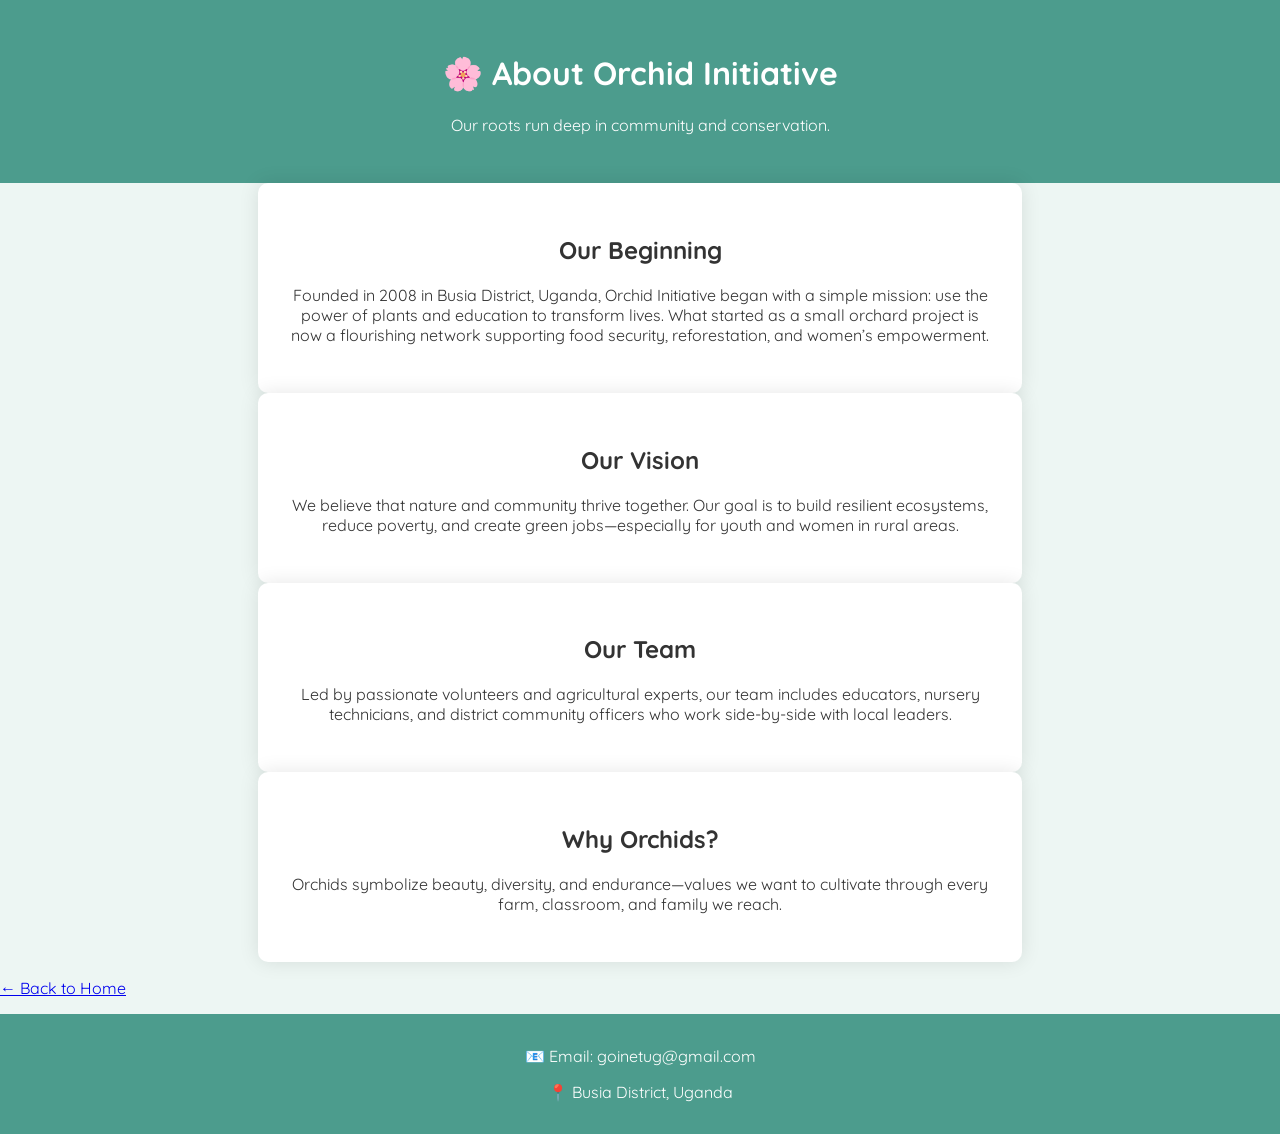
==== about.html @ 9f694bdd "pictures" ====
<!DOCTYPE html>
<html lang="en">
<head>
  <meta charset="UTF-8" />
  <meta name="viewport" content="width=device-width, initial-scale=1.0" />
  <title>About Us — Orchid Initiative</title>
  <link rel="stylesheet" href="style.css" />
  <link href="https://fonts.googleapis.com/css2?family=Quicksand:wght@400;600&display=swap" rel="stylesheet">
</head>
<body>
  <header>
    <h1>🌸 About Orchid Initiative</h1>
    <p>Our roots run deep in community and conservation.</p>
  </header>

  <main>
    <section>
      <h2>Our Beginning</h2>
      <p>Founded in 2008 in Busia District, Uganda, Orchid Initiative began with a simple mission: use the power of plants and education to transform lives. What started as a small orchard project is now a flourishing network supporting food security, reforestation, and women’s empowerment.</p>
    </section>

    <section>
      <h2>Our Vision</h2>
      <p>We believe that nature and community thrive together. Our goal is to build resilient ecosystems, reduce poverty, and create green jobs—especially for youth and women in rural areas.</p>
    </section>

    <section>
      <h2>Our Team</h2>
      <p>Led by passionate volunteers and agricultural experts, our team includes educators, nursery technicians, and district community officers who work side-by-side with local leaders.</p>
    </section>

    <section>
      <h2>Why Orchids?</h2>
      <p>Orchids symbolize beauty, diversity, and endurance—values we want to cultivate through every farm, classroom, and family we reach.</p>
    </section>

    <p><a href="index.html">← Back to Home</a></p>
  </main>

  <footer>
    <p>📧 Email: goinetug@gmail.com</p>
    <p>📍 Busia District, Uganda</p>
  </footer>
</body>
</html>
---- style.css ----
body {
  font-family: 'Quicksand', sans-serif;
  margin: 0;
  padding: 0;
  background-color: #edf6f3;
  color: #333;
}

header {
  background-color: #4c9c8d;
  color: white;
  text-align: center;
  padding: 2rem 0;
}

nav ul {
  list-style: none;
  display: flex;
  justify-content: center;
  padding: 0;
  background-color: #e7dcdc;
}

nav li {
  margin: 0 1rem;
}

nav a {
  text-decoration: navajowhite;
  color: #4c9c8d;
  font-weight: bold;
}

section {
  padding: 2rem;
  text-align: center;
}

footer {
  background-color: #4c9c8d;
  color: white;
  padding: 1rem;
  text-align: center;
}
/* Form Container */
section {
  padding: 2rem;
  max-width: 700px;
  margin: auto;
  background-color: #ffffff;
  border-radius: 10px;
  box-shadow: 0 0 20px rgba(0,0,0,0.1);
}

/* Form Inputs */
form input, form textarea {
  width: 100%;
  padding: 0.75rem;
  margin: 0.5rem 0;
  border: 1px solid #ccc;
  border-radius: 5px;
  font-size: 1rem;
}

/* Submit Button */
form button {
  background-color: #4c9c8d;
  color: white;
  border: none;
  padding: 0.75rem 1.5rem;
  border-radius: 5px;
  font-size: 1rem;
  cursor: pointer;
}

form button:hover {
  background-color: #357b6b;
}

/* Donation List */
section ul {
  list-style: none;
  padding: 0;
}

section ul li {
  background-color: #f0f8f7;
  padding: 0.75rem;
  margin: 0.5rem 0;
  border-radius: 5px;
}
footer a {
  margin: 0 10px;
  color: white;
  text-decoration: none;
}
.whatsapp-float {
  position: fixed;
  bottom: 20px;
  right: 20px;
  background-color: #25D366;
  color: white;
  border-radius: 50%;
  padding: 15px;
  font-size: 24px;
  z-index: 1000;
  box-shadow: 0 4px 10px rgba(0,0,0,0.3);
  transition: transform 0.3s;
}

.whatsapp-float:hover {
  transform: scale(1.1);
}
.hero-banner {
  background: url('images/banner.jpg') center/cover no-repeat;
  color: white;
  text-align: center;
  padding: 4rem 2rem;
  position: relative;
}

.hero-banner::after {
  content: "";
  position: absolute;
  top: 0; left: 0; right: 0; bottom: 0;
  background-color: rgba(0,0,0,0.4);
  z-index: 1;
}

.hero-banner h1, .hero-banner p, .hero-banner img {
  position: relative;
  z-index: 2;
}

.logo {
  max-width: 150px;
  margin-bottom: 1rem;
}
.gallery-container {
  display: flex;
  flex-wrap: wrap;
  gap: 1rem;
  justify-content: center;
}

.gallery-container img {
  width: 300px;
  border-radius: 10px;
  box-shadow: 0 0 10px rgba(0,0,0,0.1);
}
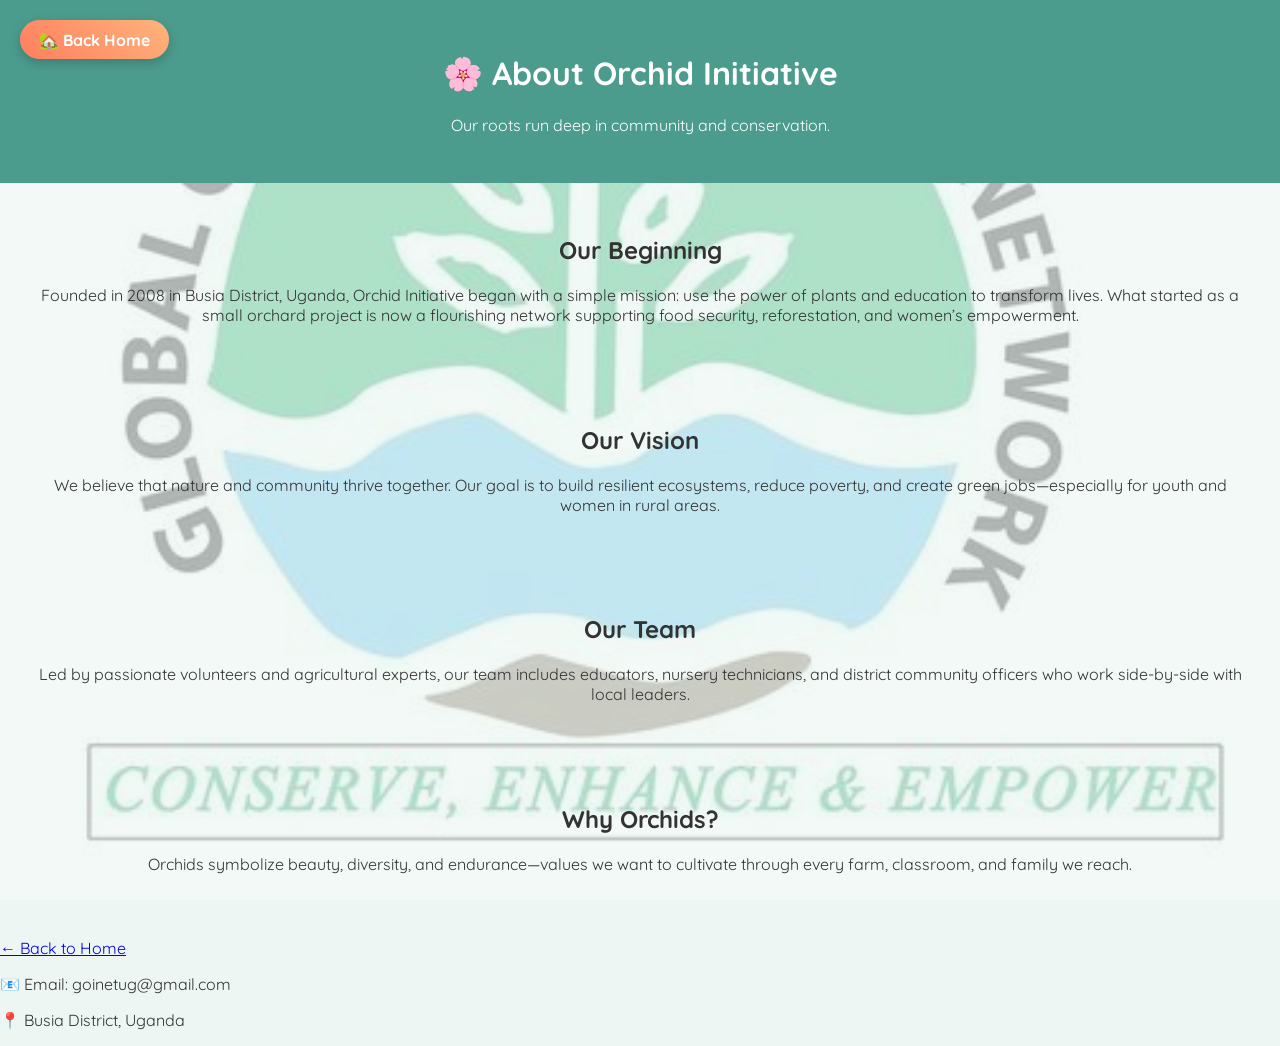
==== commit 952f7d5b: "gallery update" ====
--- a/about.html
+++ b/about.html
@@ -8,6 +8,11 @@
   <link href="https://fonts.googleapis.com/css2?family=Quicksand:wght@400;600&display=swap" rel="stylesheet">
 </head>
 <body>
+  <!-- Back Home Button -->
+<a href="index.html" class="home-button" title="Back to Home">
+  🏡 Back Home
+</a>
+
   <header>
     <h1>🌸 About Orchid Initiative</h1>
     <p>Our roots run deep in community and conservation.</p>
--- a/style.css
+++ b/style.css
@@ -1,151 +1,251 @@
+/* Base Setup */
 body {
   font-family: 'Quicksand', sans-serif;
   margin: 0;
   padding: 0;
+  color: #333;
+  position: relative;
   background-color: #edf6f3;
-  color: #333;
-}
-
+  min-height: 100vh;
+}
+
+/* Fullscreen Background */
+body::before {
+  content: "";
+  background: url('images/logo.jpg') no-repeat center center;
+  background-size: cover;
+  position: fixed;
+  top: 0; left: 0; right: 0; bottom: 0;
+  opacity: 0.3;
+  z-index: -1;
+}
+
+/* Header */
 header {
   background-color: #4c9c8d;
   color: white;
   text-align: center;
   padding: 2rem 0;
 }
-
-nav ul {
+.logo {
+  max-width: 150px;
+  margin-bottom: 1rem;
+}
+
+/* Navigation Toggle */
+#menu-toggle {
+  position: fixed;
+  top: 20px;
+  right: 20px;
+  z-index: 999;
+  background: #fff;
+  border: none;
+  font-size: 2rem;
+  cursor: pointer;
+}
+
+/* Sliding Menu */
+#sliding-menu {
+  position: fixed;
+  top: 0;
+  right: -100%;
+  width: 70%;
+  height: 100%;
+  background: #f0f0f0;
+  transition: right 0.4s ease;
+  z-index: 998;
+  padding-top: 5rem;
+}
+#sliding-menu.open {
+  right: 0;
+}
+#sliding-menu ul {
   list-style: none;
-  display: flex;
-  justify-content: center;
   padding: 0;
-  background-color: #e7dcdc;
-}
-
-nav li {
-  margin: 0 1rem;
-}
-
-nav a {
-  text-decoration: navajowhite;
-  color: #4c9c8d;
-  font-weight: bold;
-}
-
+  text-align: center;
+}
+#sliding-menu li {
+  margin: 2rem 0;
+}
+#sliding-menu.active {
+  transform: translateX(0);
+}
+
+/* Content Sections */
 section {
   padding: 2rem;
   text-align: center;
 }
-
-footer {
-  background-color: #4c9c8d;
-  color: white;
-  padding: 1rem;
-  text-align: center;
-}
-/* Form Container */
-section {
-  padding: 2rem;
-  max-width: 700px;
-  margin: auto;
-  background-color: #ffffff;
-  border-radius: 10px;
-  box-shadow: 0 0 20px rgba(0,0,0,0.1);
-}
-
-/* Form Inputs */
-form input, form textarea {
-  width: 100%;
-  padding: 0.75rem;
-  margin: 0.5rem 0;
-  border: 1px solid #ccc;
-  border-radius: 5px;
-  font-size: 1rem;
-}
-
-/* Submit Button */
-form button {
-  background-color: #4c9c8d;
-  color: white;
-  border: none;
-  padding: 0.75rem 1.5rem;
-  border-radius: 5px;
-  font-size: 1rem;
-  cursor: pointer;
-}
-
-form button:hover {
-  background-color: #357b6b;
-}
-
-/* Donation List */
 section ul {
   list-style: none;
   padding: 0;
 }
-
 section ul li {
   background-color: #f0f8f7;
   padding: 0.75rem;
   margin: 0.5rem 0;
   border-radius: 5px;
 }
-footer a {
-  margin: 0 10px;
-  color: white;
-  text-decoration: none;
-}
-.whatsapp-float {
-  position: fixed;
-  bottom: 20px;
-  right: 20px;
-  background-color: #25D366;
-  color: white;
-  border-radius: 50%;
-  padding: 15px;
-  font-size: 24px;
-  z-index: 1000;
-  box-shadow: 0 4px 10px rgba(0,0,0,0.3);
-  transition: transform 0.3s;
-}
-
-.whatsapp-float:hover {
-  transform: scale(1.1);
-}
-.hero-banner {
-  background: url('images/banner.jpg') center/cover no-repeat;
-  color: white;
-  text-align: center;
-  padding: 4rem 2rem;
-  position: relative;
-}
-
-.hero-banner::after {
-  content: "";
-  position: absolute;
-  top: 0; left: 0; right: 0; bottom: 0;
-  background-color: rgba(0,0,0,0.4);
-  z-index: 1;
-}
-
-.hero-banner h1, .hero-banner p, .hero-banner img {
-  position: relative;
-  z-index: 2;
-}
-
-.logo {
-  max-width: 150px;
-  margin-bottom: 1rem;
-}
+
+/* Gallery Grid (for old gallery) */
 .gallery-container {
   display: flex;
   flex-wrap: wrap;
   gap: 1rem;
   justify-content: center;
 }
-
 .gallery-container img {
   width: 300px;
   border-radius: 10px;
   box-shadow: 0 0 10px rgba(0,0,0,0.1);
 }
 
+/* Home Button */
+.home-button {
+  position: fixed;
+  top: 20px;
+  left: 20px;
+  background: linear-gradient(45deg, #ff7e5f, #feb47b);
+  color: white;
+  font-weight: bold;
+  padding: 0.6rem 1.2rem;
+  border-radius: 30px;
+  text-decoration: none;
+  box-shadow: 0 4px 12px rgba(0,0,0,0.2);
+  z-index: 1001;
+  transition: transform 0.3s ease, box-shadow 0.3s ease;
+}
+.home-button:hover {
+  transform: scale(1.05);
+  box-shadow: 0 6px 16px rgba(0,0,0,0.3);
+}
+
+/* Buttons */
+button {
+  background-color: #4c9c8d;
+  color: white;
+  border: none;
+  padding: 0.75rem 1.5rem;
+  border-radius: 5px;
+  font-size: 1rem;
+  cursor: pointer;
+}
+button:hover {
+  background-color: #357b6b;
+}
+
+/* Slideshow Gallery */
+.slideshow-gallery {
+  position: relative;
+  max-width: 800px;
+  margin: 2rem auto;
+  overflow: hidden;
+  border-radius: 12px;
+  box-shadow: 0 0 16px rgba(0,0,0,0.2);
+  background: #fff;
+}
+
+.slides {
+  display: flex;
+  transition: transform 0.8s ease-in-out;
+  width: 100%;
+}
+
+.slide {
+  min-width: 100%;
+  box-sizing: border-box;
+  position: relative;
+  flex-shrink: 0;
+  text-align: center;
+}
+
+.slide img {
+  width: 100%;
+  aspect-ratio: 16/9;
+  object-fit: cover;
+  display: block;
+}
+
+.caption {
+  position: absolute;
+  bottom: 0;
+  left: 0;
+  right: 0;
+  color: #fff;
+  background: rgba(0, 0, 0, 0.4);
+  padding: 0.5rem;
+  font-size: 1rem;
+  text-align: center;
+}
+
+/* Prev/Next Buttons */
+.prev, .next {
+  position: absolute;
+  top: 50%;
+  transform: translateY(-50%);
+  background: #4c9c8d;
+  color: white;
+  border: none;
+  font-size: 2rem;
+  padding: 0.5rem 1rem;
+  cursor: pointer;
+  z-index: 10;
+  border-radius: 6px;
+}
+.prev:hover, .next:hover {
+  background: #357b6b;
+}
+.prev { left: 10px; }
+.next { right: 10px; }
+
+.whatsapp-float {
+  position: fixed;
+  bottom: 30px;
+  right: 20px;
+  z-index: 9999;
+  width: 60px;
+  height: 60px;
+  background-color: #25d366;
+  border-radius: 50%;
+  box-shadow: 0 4px 12px rgba(0, 0, 0, 0.3);
+  display: flex;
+  align-items: center;
+  justify-content: center;
+  cursor: pointer;
+  transition: transform 0.3s ease, box-shadow 0.3s ease;
+}
+
+.whatsapp-float:hover {
+  transform: scale(1.05);
+  box-shadow: 0 6px 16px rgba(0, 0, 0, 0.4);
+}
+
+.whatsapp-float img {
+  width: 30px;
+  height: 30px;
+  object-fit: contain;
+}
+
+@media screen and (max-width: 600px) {
+  .whatsapp-float {
+    width: 50px;
+    height: 50px;
+  }
+
+  .whatsapp-float img {
+    width: 26px;
+    height: 26px;
+  }
+}
+@media (max-width: 768px) {
+  .slide img {
+    height: 300px;
+  }
+}
+
+@media (max-width: 480px) {
+  .slide img {
+    height: 200px;
+  }
+}
+
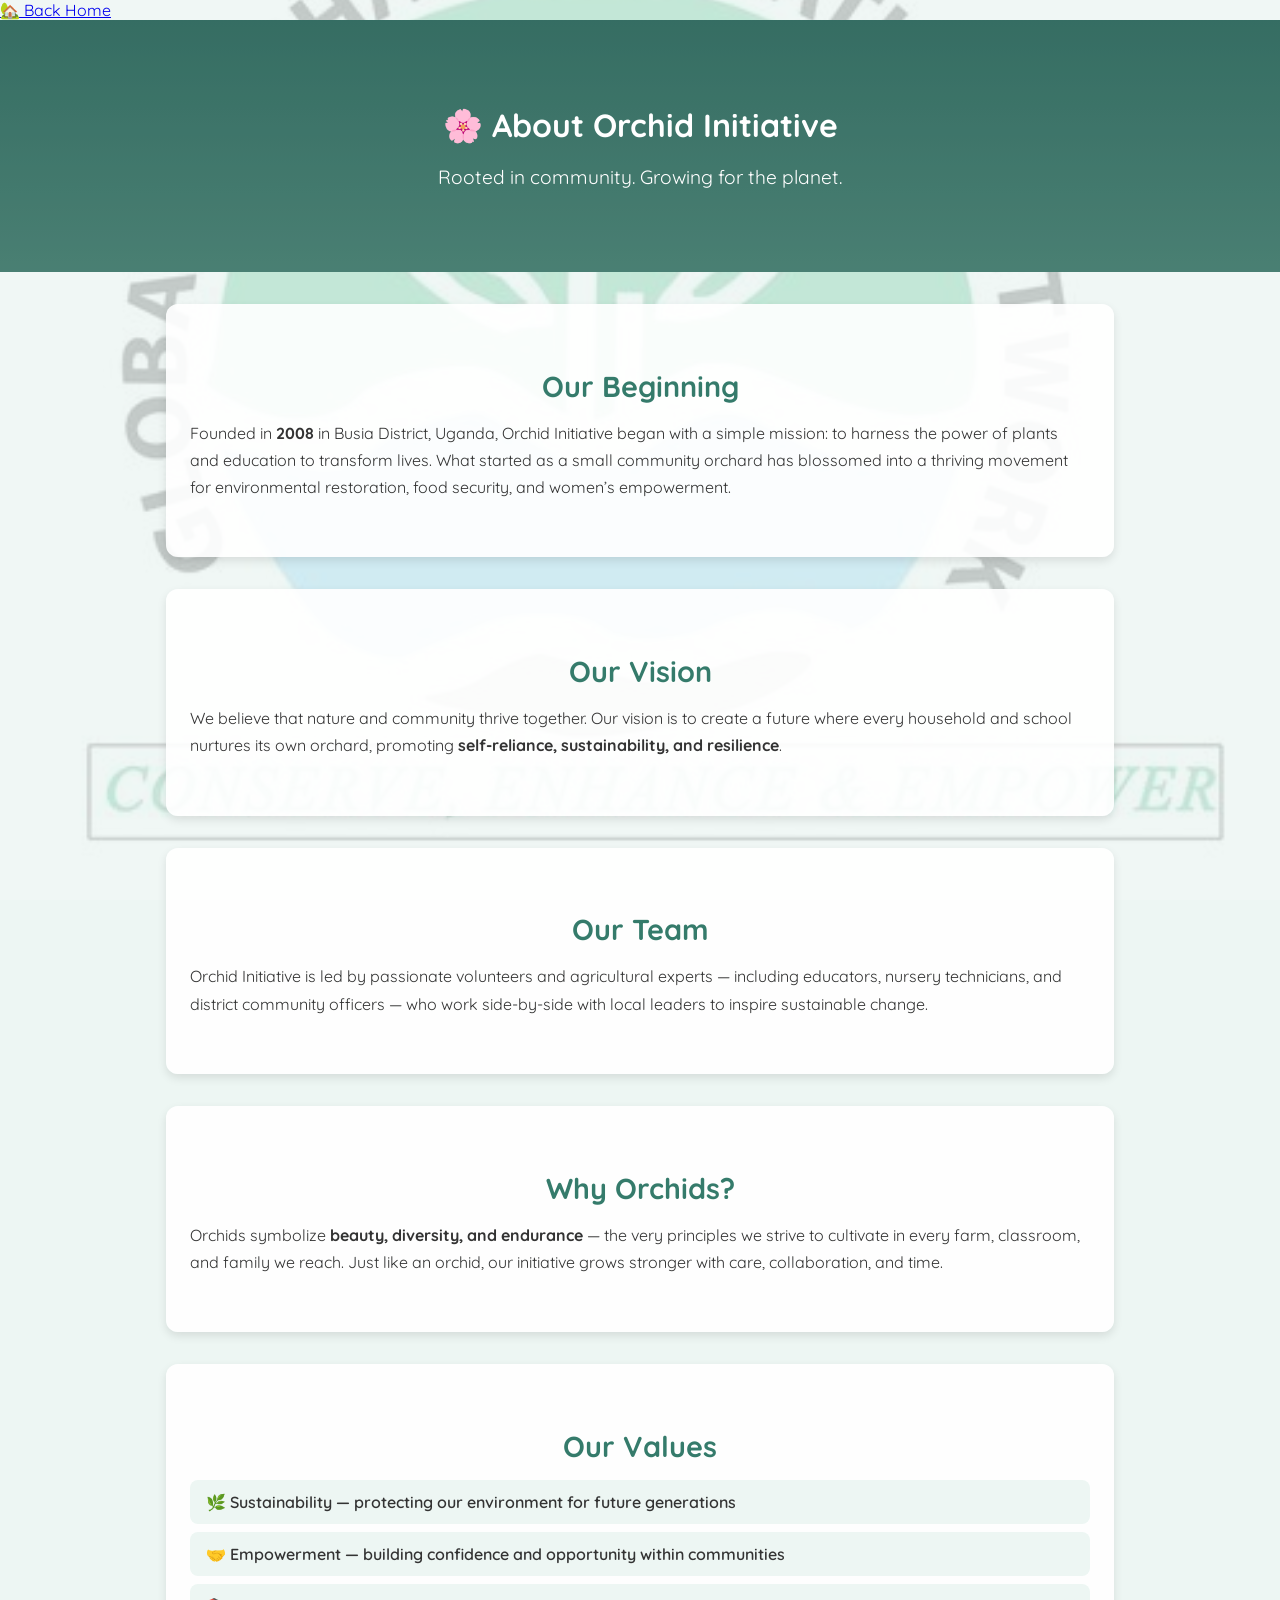
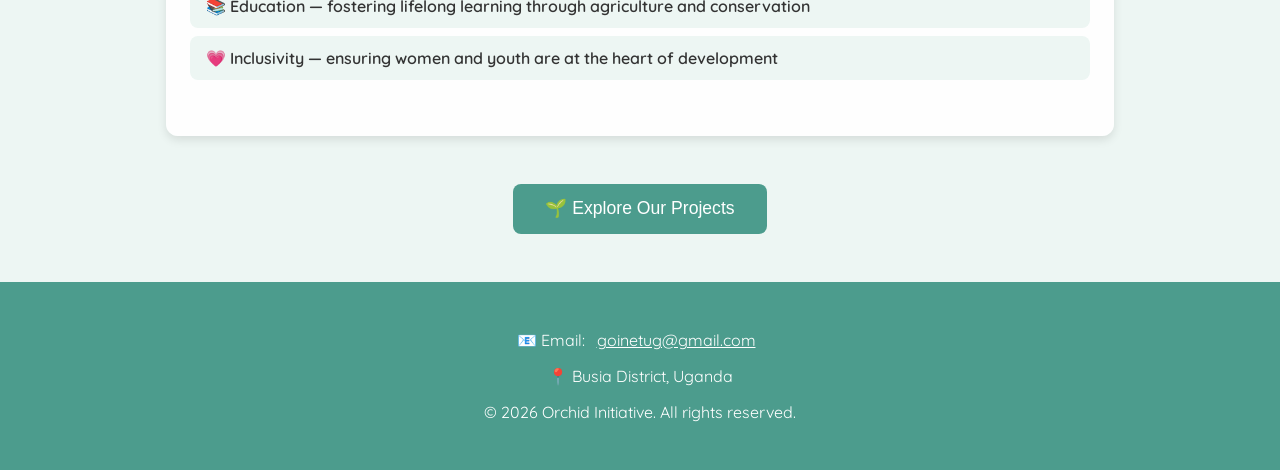
==== commit 0d11acac: "improvements" ====
--- a/about.html
+++ b/about.html
@@ -3,48 +3,89 @@
 <head>
   <meta charset="UTF-8" />
   <meta name="viewport" content="width=device-width, initial-scale=1.0" />
-  <title>About Us — Orchid Initiative</title>
+  <title>About Us | Orchid Initiative</title>
+  <meta name="description" content="Learn more about Orchid Initiative — a community-based organization in Busia, Uganda, empowering communities through orchard farming, environmental education, and women’s leadership." />
+
   <link rel="stylesheet" href="style.css" />
   <link href="https://fonts.googleapis.com/css2?family=Quicksand:wght@400;600&display=swap" rel="stylesheet">
+  <link rel="stylesheet" href="https://cdnjs.cloudflare.com/ajax/libs/font-awesome/6.4.0/css/all.min.css">
 </head>
+
 <body>
   <!-- Back Home Button -->
-<a href="index.html" class="home-button" title="Back to Home">
-  🏡 Back Home
-</a>
+  <a href="index.html" class="home-button" title="Back to Home">
+    🏡 Back Home
+  </a>
 
-  <header>
+  <!-- Hero Header -->
+  <header class="hero-banner">
+    <div class="overlay"></div>
     <h1>🌸 About Orchid Initiative</h1>
-    <p>Our roots run deep in community and conservation.</p>
+    <p>Rooted in community. Growing for the planet.</p>
   </header>
 
+  <!-- Main Content -->
   <main>
-    <section>
+    <section class="about-section">
       <h2>Our Beginning</h2>
-      <p>Founded in 2008 in Busia District, Uganda, Orchid Initiative began with a simple mission: use the power of plants and education to transform lives. What started as a small orchard project is now a flourishing network supporting food security, reforestation, and women’s empowerment.</p>
+      <p>
+        Founded in <strong>2008</strong> in Busia District, Uganda, Orchid Initiative began with a simple mission:
+        to harness the power of plants and education to transform lives.  
+        What started as a small community orchard has blossomed into a thriving movement
+        for environmental restoration, food security, and women’s empowerment.
+      </p>
     </section>
 
-    <section>
+    <section class="about-section">
       <h2>Our Vision</h2>
-      <p>We believe that nature and community thrive together. Our goal is to build resilient ecosystems, reduce poverty, and create green jobs—especially for youth and women in rural areas.</p>
+      <p>
+        We believe that nature and community thrive together.  
+        Our vision is to create a future where every household and school nurtures its own orchard,
+        promoting <strong>self-reliance, sustainability, and resilience</strong>.
+      </p>
     </section>
 
-    <section>
+    <section class="about-section">
       <h2>Our Team</h2>
-      <p>Led by passionate volunteers and agricultural experts, our team includes educators, nursery technicians, and district community officers who work side-by-side with local leaders.</p>
+      <p>
+        Orchid Initiative is led by passionate volunteers and agricultural experts — including educators,
+        nursery technicians, and district community officers — who work side-by-side with local leaders
+        to inspire sustainable change.
+      </p>
     </section>
 
-    <section>
+    <section class="about-section">
       <h2>Why Orchids?</h2>
-      <p>Orchids symbolize beauty, diversity, and endurance—values we want to cultivate through every farm, classroom, and family we reach.</p>
+      <p>
+        Orchids symbolize <strong>beauty, diversity, and endurance</strong> — the very principles we strive to cultivate in every
+        farm, classroom, and family we reach. Just like an orchid, our initiative grows stronger with care, collaboration, and time.
+      </p>
     </section>
 
-    <p><a href="index.html">← Back to Home</a></p>
+    <section class="about-section">
+      <h2>Our Values</h2>
+      <ul>
+        <li>🌿 Sustainability — protecting our environment for future generations</li>
+        <li>🤝 Empowerment — building confidence and opportunity within communities</li>
+        <li>📚 Education — fostering lifelong learning through agriculture and conservation</li>
+        <li>💗 Inclusivity — ensuring women and youth are at the heart of development</li>
+      </ul>
+    </section>
+
+    <div class="about-cta">
+      <a href="projects.html"><button>🌱 Explore Our Projects</button></a>
+    </div>
   </main>
 
+  <!-- Footer -->
   <footer>
-    <p>📧 Email: goinetug@gmail.com</p>
+    <p>📧 Email: <a href="mailto:goinetug@gmail.com">goinetug@gmail.com</a></p>
     <p>📍 Busia District, Uganda</p>
+    <p>&copy; <span id="year"></span> Orchid Initiative. All rights reserved.</p>
   </footer>
+
+  <script>
+    document.getElementById("year").textContent = new Date().getFullYear();
+  </script>
 </body>
 </html>
--- a/style.css
+++ b/style.css
@@ -1,3 +1,7 @@
+/* ==============================
+   🌸 ORCHID INITIATIVE MAIN STYLE
+   ============================== */
+
 /* Base Setup */
 body {
   font-family: 'Quicksand', sans-serif;
@@ -9,39 +13,93 @@
   min-height: 100vh;
 }
 
-/* Fullscreen Background */
+/* Soft background overlay */
 body::before {
   content: "";
   background: url('images/logo.jpg') no-repeat center center;
   background-size: cover;
   position: fixed;
   top: 0; left: 0; right: 0; bottom: 0;
-  opacity: 0.3;
+  opacity: 0.2;
   z-index: -1;
 }
 
-/* Header */
-header {
-  background-color: #4c9c8d;
-  color: white;
-  text-align: center;
-  padding: 2rem 0;
-}
-.logo {
-  max-width: 150px;
-  margin-bottom: 1rem;
-}
-
-/* Navigation Toggle */
+/* Skip Link for Accessibility */
+.skip-link {
+  position: absolute;
+  top: -40px;
+  left: 10px;
+  background: #000;
+  color: #fff;
+  padding: 8px;
+  border-radius: 4px;
+  z-index: 1000;
+  transition: top 0.3s ease;
+}
+.skip-link:focus {
+  top: 10px;
+}
+
+/* ==============================
+   🌿 HEADER / HERO BANNER
+   ============================== */
+header.hero-banner {
+  position: relative;
+  text-align: center;
+  padding: 4rem 1rem;
+  background: linear-gradient(180deg, #4c9c8d 0%, #69b6a4 100%);
+  color: white;
+  overflow: hidden;
+}
+
+header.hero-banner .overlay {
+  position: absolute;
+  inset: 0;
+  background: rgba(0, 0, 0, 0.3);
+}
+
+header.hero-banner .logo {
+  width: 120px;
+  border-radius: 50%;
+  margin-bottom: 1rem;
+  z-index: 2;
+  position: relative;
+}
+
+header.hero-banner h1 {
+  font-size: 2rem;
+  margin-bottom: 0.5rem;
+  position: relative;
+  z-index: 2;
+}
+
+header.hero-banner p {
+  font-size: 1.2rem;
+  z-index: 2;
+  position: relative;
+}
+
+/* ==============================
+   🌸 NAVIGATION
+   ============================== */
 #menu-toggle {
-  position: fixed;
+  position: absolute;
   top: 20px;
   right: 20px;
   z-index: 999;
-  background: #fff;
+  background: rgba(53, 4, 4, 0.8);
+  color: white;
   border: none;
   font-size: 2rem;
   cursor: pointer;
+  border-radius: 8px;
+  padding: 5px 10px;
+  transition: transform 0.3s ease, background 0.3s ease;
+}
+
+#menu-toggle:hover {
+  transform: scale(1.05);
+  background: #4c9c8d;
 }
 
 /* Sliding Menu */
@@ -51,153 +109,187 @@
   right: -100%;
   width: 70%;
   height: 100%;
-  background: #f0f0f0;
+  background: #a9dbb0;
   transition: right 0.4s ease;
   z-index: 998;
   padding-top: 5rem;
-}
+  box-shadow: -4px 0 10px rgba(0, 0, 0, 0.3);
+}
+
 #sliding-menu.open {
   right: 0;
 }
+
 #sliding-menu ul {
   list-style: none;
   padding: 0;
   text-align: center;
 }
+
 #sliding-menu li {
-  margin: 2rem 0;
-}
-#sliding-menu.active {
-  transform: translateX(0);
-}
-
-/* Content Sections */
+  margin: 1.5rem 0;
+}
+
+#sliding-menu a {
+  font-size: 1.3rem;
+  color: #1e1e1e;
+  text-decoration: none;
+  font-weight: 600;
+  transition: color 0.3s ease;
+}
+
+#sliding-menu a:hover {
+  color: #357b6b;
+}
+
+/* ==============================
+   🌱 CONTENT SECTIONS
+   ============================== */
 section {
-  padding: 2rem;
-  text-align: center;
-}
+  padding: 3rem 1.5rem;
+  text-align: center;
+  max-width: 900px;
+  margin: 0 auto;
+  background: rgba(255, 255, 255, 0.85);
+  border-radius: 10px;
+  margin-top: 2rem;
+  box-shadow: 0 0 10px rgba(0, 0, 0, 0.05);
+}
+
+section h2 {
+  color: #2e2e2e;
+  margin-bottom: 1rem;
+  font-size: 1.8rem;
+}
+
+section h3 {
+  color: #357b6b;
+  margin-top: 1.5rem;
+}
+
+section p {
+  font-size: 1rem;
+  margin-bottom: 1rem;
+  line-height: 1.6;
+}
+
+/* Mission Section */
 section ul {
   list-style: none;
   padding: 0;
+  margin: 1rem 0;
 }
 section ul li {
   background-color: #f0f8f7;
   padding: 0.75rem;
-  margin: 0.5rem 0;
+  margin: 0.4rem 0;
   border-radius: 5px;
-}
-
-/* Gallery Grid (for old gallery) */
+  transition: transform 0.3s ease;
+}
+section ul li:hover {
+  transform: translateY(-2px);
+}
+
+/* ==============================
+   🌸 GALLERY GRID
+   ============================== */
 .gallery-container {
+  display: grid;
+  grid-template-columns: repeat(auto-fit, minmax(250px, 1fr));
+  gap: 1rem;
+}
+.gallery-container img {
+  width: 100%;
+  border-radius: 10px;
+  box-shadow: 0 2px 12px rgba(0,0,0,0.1);
+  transition: transform 0.3s ease;
+}
+.gallery-container img:hover {
+  transform: scale(1.05);
+}
+
+/* ==============================
+   🌻 VIDEO SECTION
+   ============================== */
+.video-wrapper {
+  max-width: 800px;
+  margin: 0 auto;
+  border-radius: 12px;
+  overflow: hidden;
+  box-shadow: 0 0 12px rgba(0, 0, 0, 0.2);
+}
+
+/* ==============================
+   🌿 IMPACT SECTION
+   ============================== */
+#impact ul {
   display: flex;
   flex-wrap: wrap;
+  justify-content: center;
   gap: 1rem;
-  justify-content: center;
-}
-.gallery-container img {
-  width: 300px;
+  list-style: none;
+  padding: 0;
+}
+#impact li {
+  background: #a9dbb0;
+  padding: 1rem 1.5rem;
   border-radius: 10px;
-  box-shadow: 0 0 10px rgba(0,0,0,0.1);
-}
-
-/* Home Button */
-.home-button {
-  position: fixed;
-  top: 20px;
-  left: 20px;
-  background: linear-gradient(45deg, #ff7e5f, #feb47b);
-  color: white;
   font-weight: bold;
-  padding: 0.6rem 1.2rem;
-  border-radius: 30px;
-  text-decoration: none;
-  box-shadow: 0 4px 12px rgba(0,0,0,0.2);
-  z-index: 1001;
-  transition: transform 0.3s ease, box-shadow 0.3s ease;
-}
-.home-button:hover {
+  color: #1e1e1e;
+  transition: transform 0.3s ease;
+}
+#impact li:hover {
+  transform: translateY(-4px);
+}
+
+/* ==============================
+   💖 DONATE SECTION
+   ============================== */
+#donate button {
+  background-color: #4c9c8d;
+  color: white;
+  border: none;
+  padding: 0.9rem 2rem;
+  border-radius: 5px;
+  font-size: 1.1rem;
+  cursor: pointer;
+  margin-top: 1rem;
+  transition: background 0.3s ease, transform 0.2s ease;
+}
+#donate button:hover {
+  background-color: #357b6b;
   transform: scale(1.05);
-  box-shadow: 0 6px 16px rgba(0,0,0,0.3);
-}
-
-/* Buttons */
-button {
-  background-color: #4c9c8d;
-  color: white;
-  border: none;
-  padding: 0.75rem 1.5rem;
-  border-radius: 5px;
-  font-size: 1rem;
-  cursor: pointer;
-}
-button:hover {
-  background-color: #357b6b;
-}
-
-/* Slideshow Gallery */
-.slideshow-gallery {
-  position: relative;
-  max-width: 800px;
-  margin: 2rem auto;
-  overflow: hidden;
-  border-radius: 12px;
-  box-shadow: 0 0 16px rgba(0,0,0,0.2);
-  background: #fff;
-}
-
-.slides {
-  display: flex;
-  transition: transform 0.8s ease-in-out;
-  width: 100%;
-}
-
-.slide {
-  min-width: 100%;
-  box-sizing: border-box;
-  position: relative;
-  flex-shrink: 0;
-  text-align: center;
-}
-
-.slide img {
-  width: 100%;
-  aspect-ratio: 16/9;
-  object-fit: cover;
-  display: block;
-}
-
-.caption {
-  position: absolute;
-  bottom: 0;
-  left: 0;
-  right: 0;
+}
+
+/* ==============================
+   🌸 FOOTER
+   ============================== */
+footer {
+  text-align: center;
+  padding: 2rem 1rem;
+  background: #4c9c8d;
+  color: white;
+  margin-top: 3rem;
+}
+footer a {
   color: #fff;
-  background: rgba(0, 0, 0, 0.4);
-  padding: 0.5rem;
-  font-size: 1rem;
-  text-align: center;
-}
-
-/* Prev/Next Buttons */
-.prev, .next {
-  position: absolute;
-  top: 50%;
-  transform: translateY(-50%);
-  background: #4c9c8d;
-  color: white;
-  border: none;
-  font-size: 2rem;
-  padding: 0.5rem 1rem;
-  cursor: pointer;
-  z-index: 10;
-  border-radius: 6px;
-}
-.prev:hover, .next:hover {
-  background: #357b6b;
-}
-.prev { left: 10px; }
-.next { right: 10px; }
-
+  margin: 0 0.5rem;
+  transition: color 0.3s ease;
+}
+footer a:hover {
+  color: #fddde6;
+}
+footer .social-links i {
+  margin: 0.5rem;
+  transition: transform 0.3s ease;
+}
+footer .social-links i:hover {
+  transform: scale(1.2);
+}
+
+/* ==============================
+   💬 WHATSAPP FLOAT
+   ============================== */
 .whatsapp-float {
   position: fixed;
   bottom: 30px;
@@ -211,41 +303,284 @@
   display: flex;
   align-items: center;
   justify-content: center;
+  color: white;
+  font-size: 1.8rem;
   cursor: pointer;
   transition: transform 0.3s ease, box-shadow 0.3s ease;
 }
-
 .whatsapp-float:hover {
-  transform: scale(1.05);
+  transform: scale(1.1);
   box-shadow: 0 6px 16px rgba(0, 0, 0, 0.4);
 }
 
-.whatsapp-float img {
-  width: 30px;
-  height: 30px;
-  object-fit: contain;
-}
-
-@media screen and (max-width: 600px) {
+/* ==============================
+   📱 RESPONSIVE DESIGN
+   ============================== */
+@media screen and (max-width: 768px) {
+  header.hero-banner h1 {
+    font-size: 1.6rem;
+  }
+  header.hero-banner p {
+    font-size: 1rem;
+  }
+  #sliding-menu {
+    width: 80%;
+  }
+  section {
+    padding: 2rem 1rem;
+  }
+}
+
+@media screen and (max-width: 480px) {
+  header.hero-banner .logo {
+    width: 90px;
+  }
+  #menu-toggle {
+    font-size: 1.5rem;
+  }
+  #donate button {
+    width: 100%;
+  }
   .whatsapp-float {
     width: 50px;
     height: 50px;
-  }
-
-  .whatsapp-float img {
-    width: 26px;
-    height: 26px;
-  }
-}
-@media (max-width: 768px) {
-  .slide img {
-    height: 300px;
-  }
-}
-
-@media (max-width: 480px) {
-  .slide img {
-    height: 200px;
-  }
-}
-
+    font-size: 1.5rem;
+  }
+}
+/* ==============================
+   🌸 PROJECTS PAGE STYLING
+   ============================== */
+
+.project-list {
+  text-align: center;
+  padding: 3rem 1rem;
+}
+
+.project-list h2 {
+  color: #2e2e2e;
+  margin-bottom: 2rem;
+  font-size: 1.8rem;
+}
+
+.project-grid {
+  display: grid;
+  grid-template-columns: repeat(auto-fit, minmax(260px, 1fr));
+  gap: 2rem;
+  max-width: 1000px;
+  margin: 0 auto;
+}
+
+.project-card {
+  background: rgba(255, 255, 255, 0.9);
+  border-radius: 12px;
+  box-shadow: 0 4px 10px rgba(0, 0, 0, 0.1);
+  padding: 1.5rem;
+  transition: transform 0.3s ease, box-shadow 0.3s ease;
+}
+
+.project-card:hover {
+  transform: translateY(-6px);
+  box-shadow: 0 8px 20px rgba(0, 0, 0, 0.15);
+}
+
+.project-card img {
+  width: 100%;
+  border-radius: 10px;
+  margin-bottom: 1rem;
+}
+
+.project-card h3 {
+  color: #357b6b;
+  margin-bottom: 0.5rem;
+  font-size: 1.3rem;
+}
+
+.project-card p {
+  font-size: 1rem;
+  color: #444;
+  margin-bottom: 1rem;
+}
+
+/* Active Projects Section */
+#projects {
+  background: #f0f8f7;
+  padding: 2.5rem 1rem;
+  text-align: center;
+  border-radius: 12px;
+  margin: 2rem auto;
+  max-width: 800px;
+}
+
+#projects h2 {
+  color: #2e2e2e;
+  margin-bottom: 1rem;
+}
+
+#projects ul {
+  list-style: none;
+  padding: 0;
+}
+
+#projects li {
+  margin: 1rem 0;
+}
+
+#projects a {
+  font-size: 1.1rem;
+  color: #357b6b;
+  text-decoration: none;
+  transition: color 0.3s ease;
+}
+
+#projects a:hover {
+  color: #1e5a4a;
+}
+/* ==============================
+   💖 DONATE & VOLUNTEER PAGE
+   ============================== */
+.donate-options, .volunteer-form {
+  text-align: center;
+  background: rgba(255, 255, 255, 0.9);
+  padding: 2.5rem 1.5rem;
+  margin: 2rem auto;
+  max-width: 800px;
+  border-radius: 12px;
+  box-shadow: 0 4px 10px rgba(0, 0, 0, 0.1);
+}
+
+.donate-options h2, .volunteer-form h2 {
+  color: #357b6b;
+  margin-bottom: 1rem;
+}
+
+.donate-options ul {
+  list-style: none;
+  padding: 0;
+  margin: 1rem 0;
+}
+
+.donate-options li {
+  background: #edf6f3;
+  padding: 0.8rem 1rem;
+  border-radius: 8px;
+  margin: 0.5rem 0;
+  font-size: 1.05rem;
+  font-weight: 600;
+}
+
+.volunteer-form form {
+  display: flex;
+  flex-direction: column;
+  gap: 1rem;
+  max-width: 600px;
+  margin: 1.5rem auto;
+}
+
+.volunteer-form input,
+.volunteer-form textarea {
+  padding: 0.75rem;
+  border: 1px solid #c8e0d3;
+  border-radius: 8px;
+  font-family: 'Quicksand', sans-serif;
+  font-size: 1rem;
+  background-color: #f8fcfa;
+}
+
+.volunteer-form input:focus,
+.volunteer-form textarea:focus {
+  outline: none;
+  border-color: #4c9c8d;
+  box-shadow: 0 0 4px rgba(76, 156, 141, 0.4);
+}
+
+.volunteer-form button {
+  background-color: #4c9c8d;
+  color: white;
+  border: none;
+  padding: 0.9rem 2rem;
+  border-radius: 5px;
+  font-size: 1.1rem;
+  cursor: pointer;
+  transition: background 0.3s ease, transform 0.2s ease;
+}
+
+.volunteer-form button:hover {
+  background-color: #357b6b;
+  transform: scale(1.05);
+}
+
+/* Responsive Adjustments */
+@media screen and (max-width: 480px) {
+  .donate-options, .volunteer-form {
+    padding: 2rem 1rem;
+  }
+  .volunteer-form input, .volunteer-form textarea {
+    font-size: 0.95rem;
+  }
+}
+/* ==============================
+   🌸 ABOUT PAGE STYLING
+   ============================== */
+.about-section {
+  background: rgba(255, 255, 255, 0.9);
+  padding: 2.5rem 1.5rem;
+  margin: 2rem auto;
+  max-width: 900px;
+  border-radius: 12px;
+  box-shadow: 0 4px 10px rgba(0, 0, 0, 0.1);
+  text-align: left;
+}
+
+.about-section h2 {
+  color: #357b6b;
+  margin-bottom: 1rem;
+  text-align: center;
+}
+
+.about-section p {
+  line-height: 1.7;
+  font-size: 1rem;
+  color: #333;
+  margin-bottom: 1rem;
+}
+
+.about-section ul {
+  list-style: none;
+  padding: 0;
+  margin-top: 1rem;
+}
+
+.about-section li {
+  background: #edf6f3;
+  margin: 0.5rem 0;
+  padding: 0.75rem 1rem;
+  border-radius: 8px;
+  font-weight: 600;
+}
+
+.about-cta {
+  text-align: center;
+  margin: 3rem 0;
+}
+
+.about-cta button {
+  background-color: #4c9c8d;
+  color: white;
+  border: none;
+  padding: 0.9rem 2rem;
+  border-radius: 8px;
+  font-size: 1.1rem;
+  cursor: pointer;
+  transition: background 0.3s ease, transform 0.2s ease;
+}
+
+.about-cta button:hover {
+  background-color: #357b6b;
+  transform: scale(1.05);
+}
+
+@media screen and (max-width: 600px) {
+  .about-section {
+    padding: 2rem 1rem;
+  }
+}
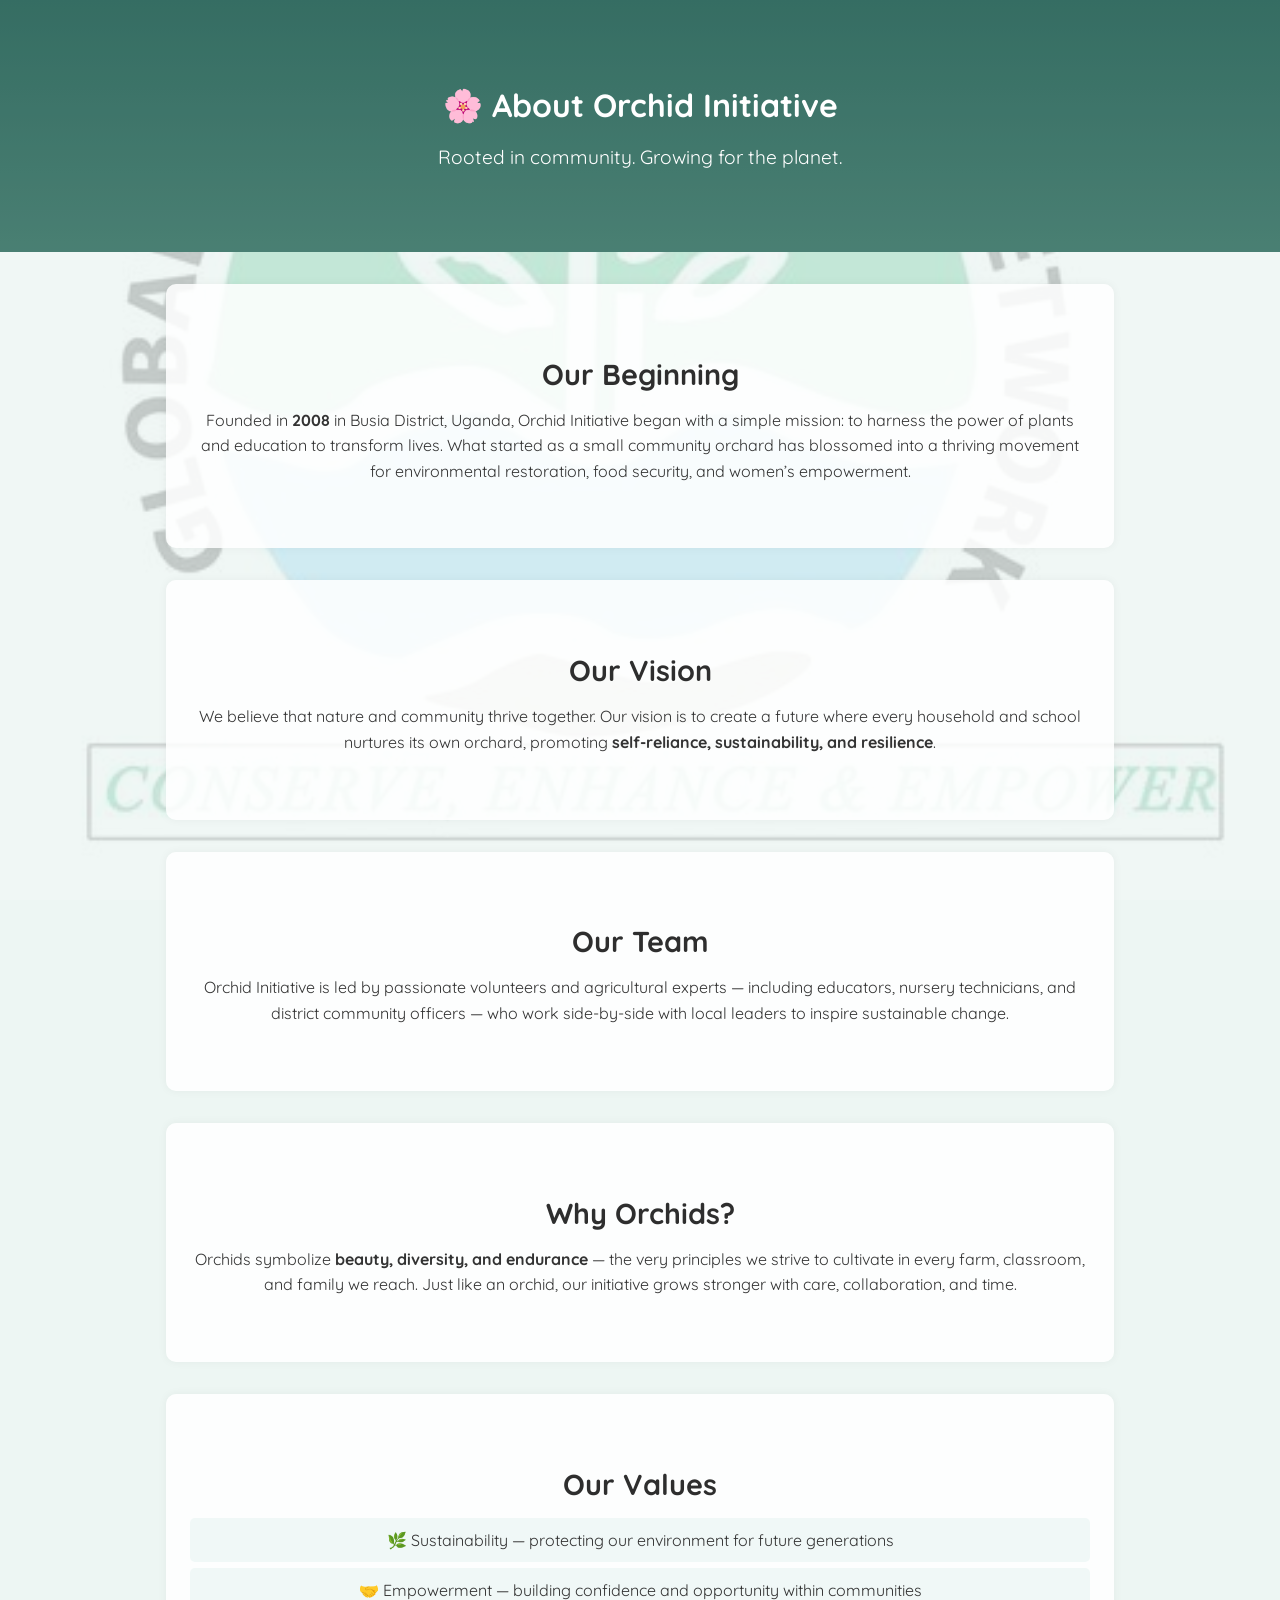
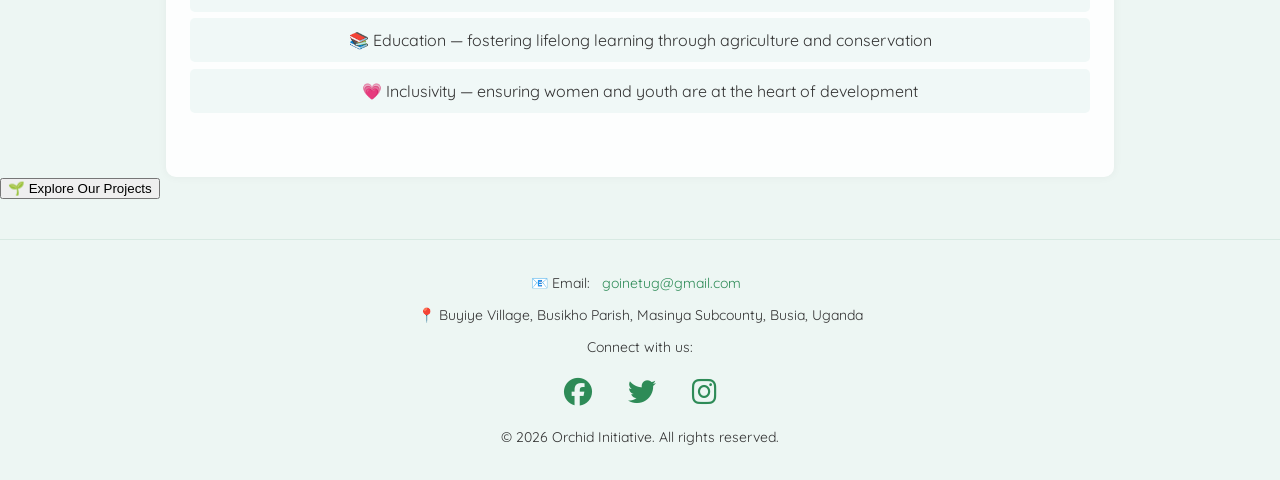
==== commit 4c5f7ded: "updates" ====
--- a/about.html
+++ b/about.html
@@ -12,19 +12,12 @@
 </head>
 
 <body>
-  <!-- Back Home Button -->
-  <a href="index.html" class="home-button" title="Back to Home">
-    🏡 Back Home
-  </a>
-
-  <!-- Hero Header -->
   <header class="hero-banner">
     <div class="overlay"></div>
     <h1>🌸 About Orchid Initiative</h1>
     <p>Rooted in community. Growing for the planet.</p>
   </header>
 
-  <!-- Main Content -->
   <main>
     <section class="about-section">
       <h2>Our Beginning</h2>
@@ -77,15 +70,11 @@
     </div>
   </main>
 
-  <!-- Footer -->
-  <footer>
-    <p>📧 Email: <a href="mailto:goinetug@gmail.com">goinetug@gmail.com</a></p>
-    <p>📍 Busia District, Uganda</p>
-    <p>&copy; <span id="year"></span> Orchid Initiative. All rights reserved.</p>
-  </footer>
-
+  <script src="components.js"></script>
   <script>
-    document.getElementById("year").textContent = new Date().getFullYear();
+    document.addEventListener("DOMContentLoaded", () => {
+      insertFooter();
+    });
   </script>
 </body>
 </html>
--- a/style.css
+++ b/style.css
@@ -62,8 +62,8 @@
   width: 120px;
   border-radius: 50%;
   margin-bottom: 1rem;
+  position: relative;
   z-index: 2;
-  position: relative;
 }
 
 header.hero-banner h1 {
@@ -149,10 +149,9 @@
   padding: 3rem 1.5rem;
   text-align: center;
   max-width: 900px;
-  margin: 0 auto;
+  margin: 2rem auto 0;
   background: rgba(255, 255, 255, 0.85);
   border-radius: 10px;
-  margin-top: 2rem;
   box-shadow: 0 0 10px rgba(0, 0, 0, 0.05);
 }
 
@@ -179,6 +178,7 @@
   padding: 0;
   margin: 1rem 0;
 }
+
 section ul li {
   background-color: #f0f8f7;
   padding: 0.75rem;
@@ -186,6 +186,7 @@
   border-radius: 5px;
   transition: transform 0.3s ease;
 }
+
 section ul li:hover {
   transform: translateY(-2px);
 }
@@ -198,12 +199,14 @@
   grid-template-columns: repeat(auto-fit, minmax(250px, 1fr));
   gap: 1rem;
 }
+
 .gallery-container img {
   width: 100%;
   border-radius: 10px;
-  box-shadow: 0 2px 12px rgba(0,0,0,0.1);
+  box-shadow: 0 2px 12px rgba(0, 0, 0, 0.1);
   transition: transform 0.3s ease;
 }
+
 .gallery-container img:hover {
   transform: scale(1.05);
 }
@@ -230,6 +233,7 @@
   list-style: none;
   padding: 0;
 }
+
 #impact li {
   background: #a9dbb0;
   padding: 1rem 1.5rem;
@@ -238,6 +242,7 @@
   color: #1e1e1e;
   transition: transform 0.3s ease;
 }
+
 #impact li:hover {
   transform: translateY(-4px);
 }
@@ -256,6 +261,7 @@
   margin-top: 1rem;
   transition: background 0.3s ease, transform 0.2s ease;
 }
+
 #donate button:hover {
   background-color: #357b6b;
   transform: scale(1.05);
@@ -271,18 +277,22 @@
   color: white;
   margin-top: 3rem;
 }
+
 footer a {
   color: #fff;
   margin: 0 0.5rem;
   transition: color 0.3s ease;
 }
+
 footer a:hover {
   color: #fddde6;
 }
+
 footer .social-links i {
   margin: 0.5rem;
   transition: transform 0.3s ease;
 }
+
 footer .social-links i:hover {
   transform: scale(1.2);
 }
@@ -308,9 +318,59 @@
   cursor: pointer;
   transition: transform 0.3s ease, box-shadow 0.3s ease;
 }
+
 .whatsapp-float:hover {
   transform: scale(1.1);
   box-shadow: 0 6px 16px rgba(0, 0, 0, 0.4);
+}
+
+/* ==============================
+   🌸 REUSABLE COMPONENTS
+   ============================== */
+.back-home-btn {
+  background-color: #2e8b57;
+  color: #fff;
+  border: none;
+  padding: 10px 18px;
+  border-radius: 8px;
+  font-family: 'Quicksand', sans-serif;
+  font-size: 15px;
+  cursor: pointer;
+  box-shadow: 0 3px 5px rgba(0, 0, 0, 0.15);
+  transition: background-color 0.3s ease, transform 0.2s ease;
+  margin: 20px 0;
+}
+
+.back-home-btn:hover {
+  background-color: #256c46;
+  transform: translateY(-2px);
+}
+
+.site-footer {
+  text-align: center;
+  padding: 20px;
+  background-color: #edf6f3;
+  border-top: 1px solid #d8eae3;
+  color: #333;
+  font-family: 'Quicksand', sans-serif;
+  font-size: 14px;
+  margin-top: 40px;
+}
+
+.site-footer a {
+  color: #2e8b57;
+  text-decoration: none;
+}
+
+.site-footer a:hover {
+  text-decoration: underline;
+}
+
+#back-container {
+  padding: 20px;
+  text-align: left;
+  position: relative;
+  z-index: 10;
 }
 
 /* ==============================
@@ -348,239 +408,73 @@
   }
 }
 /* ==============================
-   🌸 PROJECTS PAGE STYLING
-   ============================== */
-
-.project-list {
-  text-align: center;
-  padding: 3rem 1rem;
-}
-
-.project-list h2 {
-  color: #2e2e2e;
-  margin-bottom: 2rem;
-  font-size: 1.8rem;
-}
-
-.project-grid {
-  display: grid;
-  grid-template-columns: repeat(auto-fit, minmax(260px, 1fr));
-  gap: 2rem;
-  max-width: 1000px;
+   📸 SLIDESHOW GALLERY
+   ============================== */
+.slideshow-gallery {
+  position: relative;
+  max-width: 900px;
+  margin: 2rem auto;
+  overflow: hidden;
+  border-radius: 12px;
+  box-shadow: 0 4px 15px rgba(0, 0, 0, 0.2);
+  background-color: #fff;
+}
+
+.slides {
+  position: relative;
+  width: 100%;
+  height: auto;
+}
+
+.slide img {
+  width: 100%;
+  height: auto;
+  border-radius: 10px;
+  display: block;
   margin: 0 auto;
 }
 
-.project-card {
-  background: rgba(255, 255, 255, 0.9);
-  border-radius: 12px;
-  box-shadow: 0 4px 10px rgba(0, 0, 0, 0.1);
-  padding: 1.5rem;
-  transition: transform 0.3s ease, box-shadow 0.3s ease;
-}
-
-.project-card:hover {
-  transform: translateY(-6px);
-  box-shadow: 0 8px 20px rgba(0, 0, 0, 0.15);
-}
-
-.project-card img {
+.caption {
+  background: rgba(0, 0, 0, 0.5);
+  color: #fff;
+  font-size: 1rem;
+  padding: 0.5rem;
+  text-align: center;
+  position: absolute;
+  bottom: 0;
   width: 100%;
-  border-radius: 10px;
-  margin-bottom: 1rem;
-}
-
-.project-card h3 {
-  color: #357b6b;
-  margin-bottom: 0.5rem;
-  font-size: 1.3rem;
-}
-
-.project-card p {
-  font-size: 1rem;
-  color: #444;
-  margin-bottom: 1rem;
-}
-
-/* Active Projects Section */
-#projects {
-  background: #f0f8f7;
-  padding: 2.5rem 1rem;
-  text-align: center;
-  border-radius: 12px;
-  margin: 2rem auto;
-  max-width: 800px;
-}
-
-#projects h2 {
-  color: #2e2e2e;
-  margin-bottom: 1rem;
-}
-
-#projects ul {
-  list-style: none;
-  padding: 0;
-}
-
-#projects li {
-  margin: 1rem 0;
-}
-
-#projects a {
-  font-size: 1.1rem;
-  color: #357b6b;
-  text-decoration: none;
-  transition: color 0.3s ease;
-}
-
-#projects a:hover {
-  color: #1e5a4a;
-}
-/* ==============================
-   💖 DONATE & VOLUNTEER PAGE
-   ============================== */
-.donate-options, .volunteer-form {
-  text-align: center;
-  background: rgba(255, 255, 255, 0.9);
-  padding: 2.5rem 1.5rem;
-  margin: 2rem auto;
-  max-width: 800px;
-  border-radius: 12px;
-  box-shadow: 0 4px 10px rgba(0, 0, 0, 0.1);
-}
-
-.donate-options h2, .volunteer-form h2 {
-  color: #357b6b;
-  margin-bottom: 1rem;
-}
-
-.donate-options ul {
-  list-style: none;
-  padding: 0;
-  margin: 1rem 0;
-}
-
-.donate-options li {
-  background: #edf6f3;
-  padding: 0.8rem 1rem;
-  border-radius: 8px;
-  margin: 0.5rem 0;
-  font-size: 1.05rem;
-  font-weight: 600;
-}
-
-.volunteer-form form {
-  display: flex;
-  flex-direction: column;
-  gap: 1rem;
-  max-width: 600px;
-  margin: 1.5rem auto;
-}
-
-.volunteer-form input,
-.volunteer-form textarea {
-  padding: 0.75rem;
-  border: 1px solid #c8e0d3;
-  border-radius: 8px;
-  font-family: 'Quicksand', sans-serif;
-  font-size: 1rem;
-  background-color: #f8fcfa;
-}
-
-.volunteer-form input:focus,
-.volunteer-form textarea:focus {
-  outline: none;
-  border-color: #4c9c8d;
-  box-shadow: 0 0 4px rgba(76, 156, 141, 0.4);
-}
-
-.volunteer-form button {
-  background-color: #4c9c8d;
+  border-radius: 0 0 10px 10px;
+}
+
+/* Navigation buttons */
+.prev, .next {
+  position: absolute;
+  top: 50%;
+  transform: translateY(-50%);
+  background-color: rgba(76, 156, 141, 0.8);
   color: white;
   border: none;
-  padding: 0.9rem 2rem;
-  border-radius: 5px;
-  font-size: 1.1rem;
+  padding: 0.75rem 1rem;
   cursor: pointer;
-  transition: background 0.3s ease, transform 0.2s ease;
-}
-
-.volunteer-form button:hover {
+  border-radius: 50%;
+  font-size: 1.5rem;
+  z-index: 10;
+  transition: background 0.3s ease;
+}
+
+.prev:hover, .next:hover {
   background-color: #357b6b;
-  transform: scale(1.05);
-}
-
-/* Responsive Adjustments */
-@media screen and (max-width: 480px) {
-  .donate-options, .volunteer-form {
-    padding: 2rem 1rem;
-  }
-  .volunteer-form input, .volunteer-form textarea {
-    font-size: 0.95rem;
-  }
-}
-/* ==============================
-   🌸 ABOUT PAGE STYLING
-   ============================== */
-.about-section {
-  background: rgba(255, 255, 255, 0.9);
-  padding: 2.5rem 1.5rem;
-  margin: 2rem auto;
-  max-width: 900px;
-  border-radius: 12px;
-  box-shadow: 0 4px 10px rgba(0, 0, 0, 0.1);
-  text-align: left;
-}
-
-.about-section h2 {
-  color: #357b6b;
-  margin-bottom: 1rem;
-  text-align: center;
-}
-
-.about-section p {
-  line-height: 1.7;
-  font-size: 1rem;
-  color: #333;
-  margin-bottom: 1rem;
-}
-
-.about-section ul {
-  list-style: none;
-  padding: 0;
-  margin-top: 1rem;
-}
-
-.about-section li {
-  background: #edf6f3;
-  margin: 0.5rem 0;
-  padding: 0.75rem 1rem;
-  border-radius: 8px;
-  font-weight: 600;
-}
-
-.about-cta {
-  text-align: center;
-  margin: 3rem 0;
-}
-
-.about-cta button {
-  background-color: #4c9c8d;
-  color: white;
-  border: none;
-  padding: 0.9rem 2rem;
-  border-radius: 8px;
-  font-size: 1.1rem;
-  cursor: pointer;
-  transition: background 0.3s ease, transform 0.2s ease;
-}
-
-.about-cta button:hover {
-  background-color: #357b6b;
-  transform: scale(1.05);
-}
-
-@media screen and (max-width: 600px) {
-  .about-section {
-    padding: 2rem 1rem;
-  }
-}
+}
+
+.prev { left: 15px; }
+.next { right: 15px; }
+
+@media screen and (max-width: 768px) {
+  .caption {
+    font-size: 0.9rem;
+  }
+  .prev, .next {
+    font-size: 1.2rem;
+    padding: 0.5rem 0.7rem;
+  }
+}
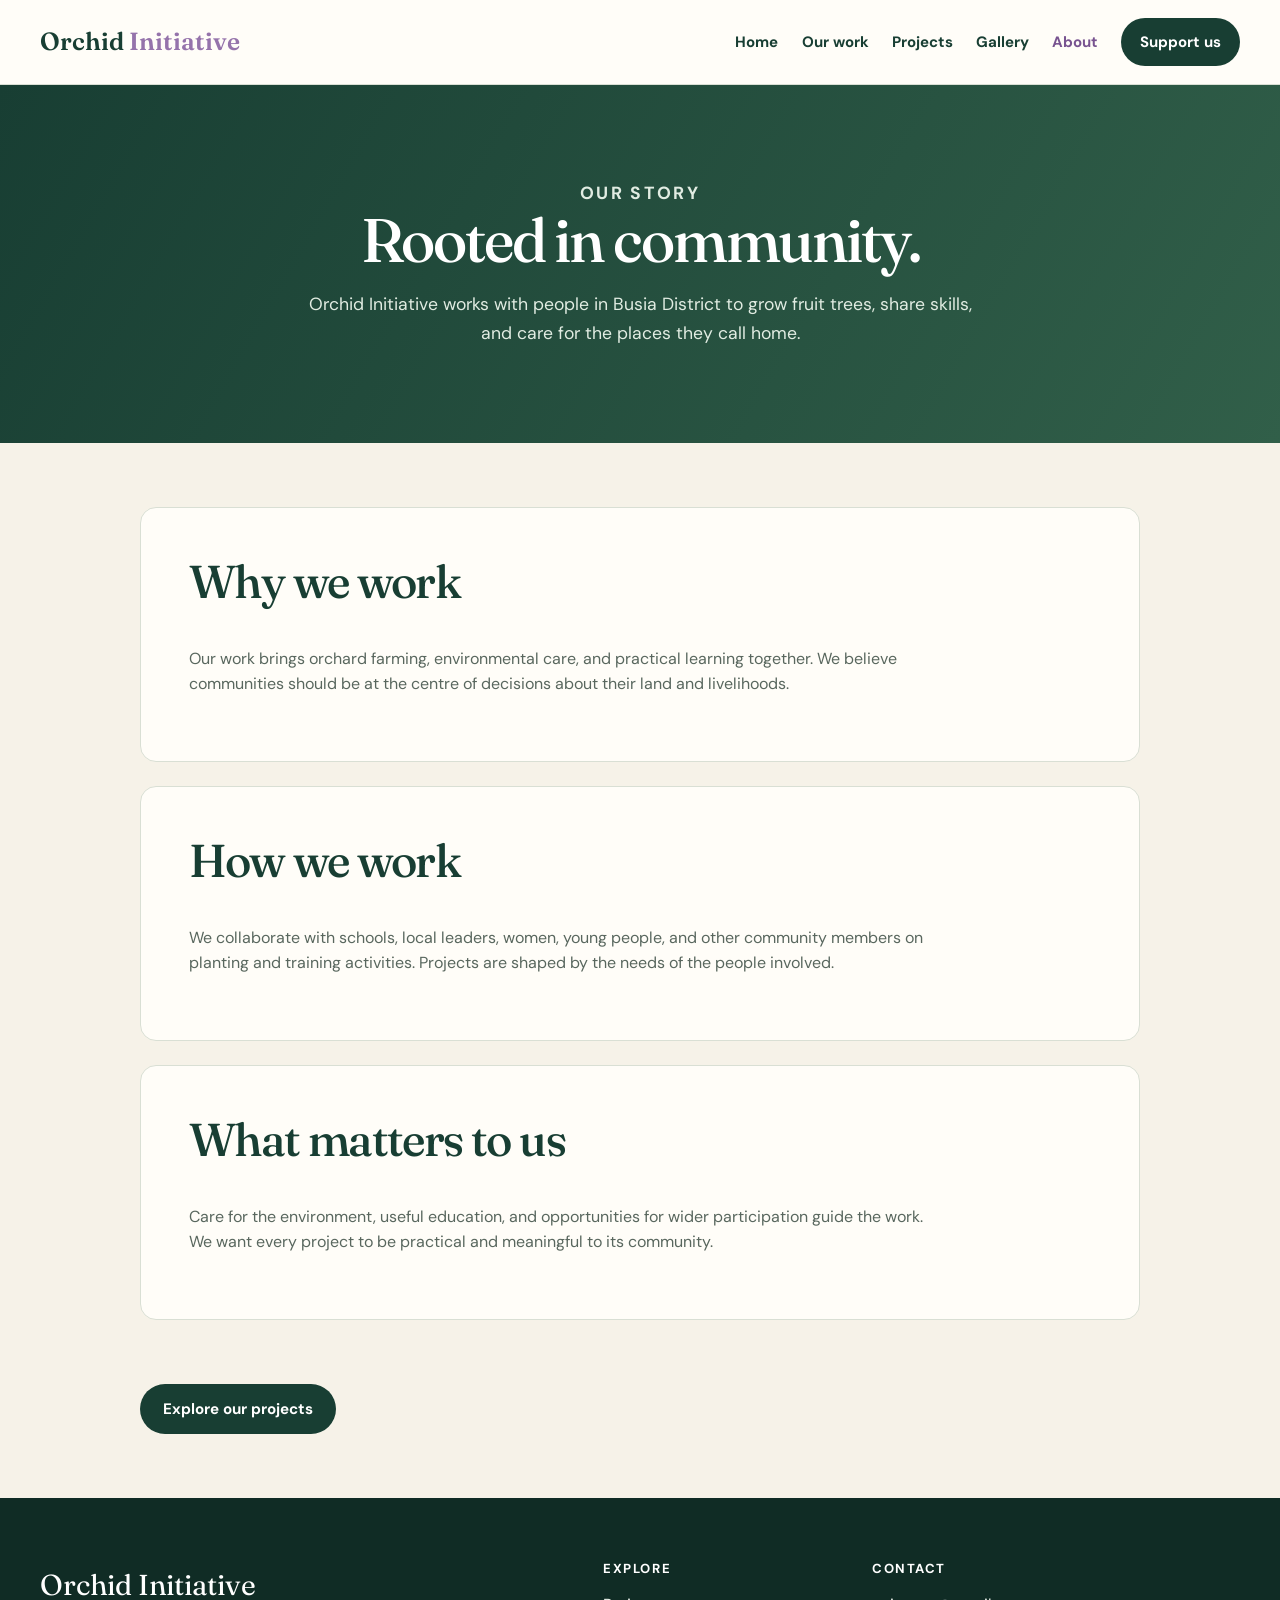
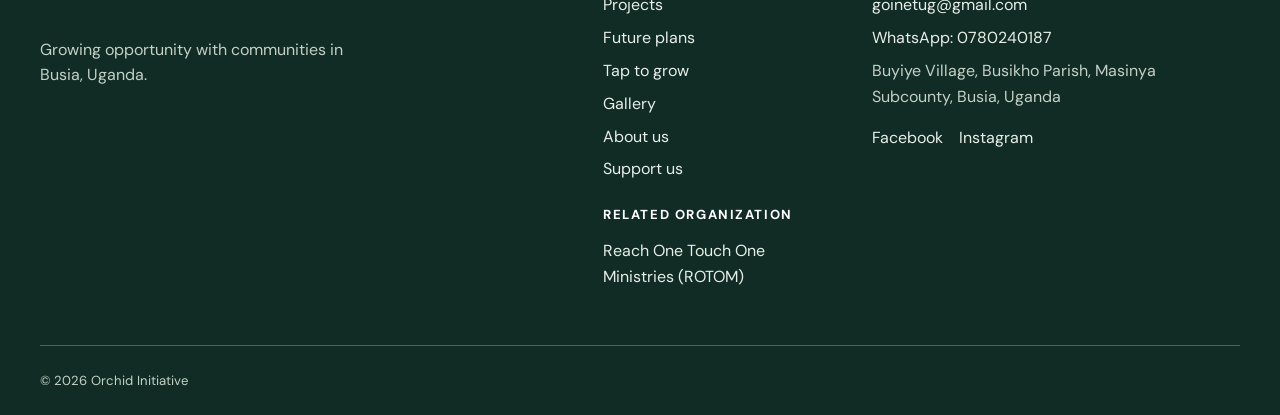
==== commit 70363f79: "Redesign Orchid Initiative site and add virtual tree experience" ====
--- a/about.html
+++ b/about.html
@@ -1,80 +1,29 @@
-<!DOCTYPE html>
+<!doctype html>
 <html lang="en">
 <head>
-  <meta charset="UTF-8" />
-  <meta name="viewport" content="width=device-width, initial-scale=1.0" />
-  <title>About Us | Orchid Initiative</title>
-  <meta name="description" content="Learn more about Orchid Initiative — a community-based organization in Busia, Uganda, empowering communities through orchard farming, environmental education, and women’s leadership." />
-
-  <link rel="stylesheet" href="style.css" />
-  <link href="https://fonts.googleapis.com/css2?family=Quicksand:wght@400;600&display=swap" rel="stylesheet">
-  <link rel="stylesheet" href="https://cdnjs.cloudflare.com/ajax/libs/font-awesome/6.4.0/css/all.min.css">
+  <meta charset="utf-8">
+  <meta name="viewport" content="width=device-width, initial-scale=1">
+  <meta name="description" content="Learn about Orchid Initiative's community-focused orchard and agricultural work in Busia, Uganda.">
+  <title>About us | Orchid Initiative</title>
+  <link rel="stylesheet" href="style.css">
 </head>
-
 <body>
-  <header class="hero-banner">
-    <div class="overlay"></div>
-    <h1>🌸 About Orchid Initiative</h1>
-    <p>Rooted in community. Growing for the planet.</p>
-  </header>
-
-  <main>
-    <section class="about-section">
-      <h2>Our Beginning</h2>
-      <p>
-        Founded in <strong>2008</strong> in Busia District, Uganda, Orchid Initiative began with a simple mission:
-        to harness the power of plants and education to transform lives.  
-        What started as a small community orchard has blossomed into a thriving movement
-        for environmental restoration, food security, and women’s empowerment.
-      </p>
-    </section>
-
-    <section class="about-section">
-      <h2>Our Vision</h2>
-      <p>
-        We believe that nature and community thrive together.  
-        Our vision is to create a future where every household and school nurtures its own orchard,
-        promoting <strong>self-reliance, sustainability, and resilience</strong>.
-      </p>
-    </section>
-
-    <section class="about-section">
-      <h2>Our Team</h2>
-      <p>
-        Orchid Initiative is led by passionate volunteers and agricultural experts — including educators,
-        nursery technicians, and district community officers — who work side-by-side with local leaders
-        to inspire sustainable change.
-      </p>
-    </section>
-
-    <section class="about-section">
-      <h2>Why Orchids?</h2>
-      <p>
-        Orchids symbolize <strong>beauty, diversity, and endurance</strong> — the very principles we strive to cultivate in every
-        farm, classroom, and family we reach. Just like an orchid, our initiative grows stronger with care, collaboration, and time.
-      </p>
-    </section>
-
-    <section class="about-section">
-      <h2>Our Values</h2>
-      <ul>
-        <li>🌿 Sustainability — protecting our environment for future generations</li>
-        <li>🤝 Empowerment — building confidence and opportunity within communities</li>
-        <li>📚 Education — fostering lifelong learning through agriculture and conservation</li>
-        <li>💗 Inclusivity — ensuring women and youth are at the heart of development</li>
-      </ul>
-    </section>
-
-    <div class="about-cta">
-      <a href="projects.html"><button>🌱 Explore Our Projects</button></a>
-    </div>
+  <a class="skip-link" href="#main-content">Skip to content</a>
+  <header class="site-header"><div class="shell nav-row">
+    <a class="brand" href="index.html" aria-label="Orchid Initiative home">Orchid <span>Initiative</span></a>
+    <button class="menu-toggle" type="button" aria-controls="primary-nav" aria-expanded="false">Menu</button>
+    <nav class="primary-nav" id="primary-nav" aria-label="Main navigation">
+      <a href="index.html">Home</a><a href="index.html#impact">Our work</a><a href="projects.html">Projects</a><a href="gallery.html">Gallery</a><a href="about.html" aria-current="page">About</a><a class="nav-support" href="donate.html">Support us</a>
+    </nav>
+  </div></header>
+  <main id="main-content">
+    <header class="hero-banner"><p class="eyebrow">Our story</p><h1>Rooted in community.</h1><p>Orchid Initiative works with people in Busia District to grow fruit trees, share skills, and care for the places they call home.</p></header>
+    <section class="about-section"><h2>Why we work</h2><p>Our work brings orchard farming, environmental care, and practical learning together. We believe communities should be at the centre of decisions about their land and livelihoods.</p></section>
+    <section class="about-section"><h2>How we work</h2><p>We collaborate with schools, local leaders, women, young people, and other community members on planting and training activities. Projects are shaped by the needs of the people involved.</p></section>
+    <section class="about-section"><h2>What matters to us</h2><p>Care for the environment, useful education, and opportunities for wider participation guide the work. We want every project to be practical and meaningful to its community.</p></section>
+    <div class="about-cta"><a class="button button-primary" href="projects.html">Explore our projects</a></div>
   </main>
-
-  <script src="components.js"></script>
-  <script>
-    document.addEventListener("DOMContentLoaded", () => {
-      insertFooter();
-    });
-  </script>
+  <script src="components.js"></script><script src="scripts.js"></script>
+  <script>document.addEventListener("DOMContentLoaded", insertFooter);</script>
 </body>
 </html>
--- a/style.css
+++ b/style.css
@@ -1,480 +1,234 @@
-/* ==============================
-   🌸 ORCHID INITIATIVE MAIN STYLE
-   ============================== */
-
-/* Base Setup */
-body {
-  font-family: 'Quicksand', sans-serif;
-  margin: 0;
-  padding: 0;
-  color: #333;
-  position: relative;
-  background-color: #edf6f3;
-  min-height: 100vh;
-}
-
-/* Soft background overlay */
-body::before {
-  content: "";
-  background: url('images/logo.jpg') no-repeat center center;
-  background-size: cover;
-  position: fixed;
-  top: 0; left: 0; right: 0; bottom: 0;
-  opacity: 0.2;
-  z-index: -1;
-}
-
-/* Skip Link for Accessibility */
-.skip-link {
-  position: absolute;
-  top: -40px;
-  left: 10px;
-  background: #000;
-  color: #fff;
-  padding: 8px;
-  border-radius: 4px;
-  z-index: 1000;
-  transition: top 0.3s ease;
-}
-.skip-link:focus {
-  top: 10px;
-}
-
-/* ==============================
-   🌿 HEADER / HERO BANNER
-   ============================== */
-header.hero-banner {
-  position: relative;
-  text-align: center;
-  padding: 4rem 1rem;
-  background: linear-gradient(180deg, #4c9c8d 0%, #69b6a4 100%);
-  color: white;
-  overflow: hidden;
-}
-
-header.hero-banner .overlay {
-  position: absolute;
-  inset: 0;
-  background: rgba(0, 0, 0, 0.3);
-}
-
-header.hero-banner .logo {
-  width: 120px;
-  border-radius: 50%;
-  margin-bottom: 1rem;
-  position: relative;
-  z-index: 2;
-}
-
-header.hero-banner h1 {
-  font-size: 2rem;
-  margin-bottom: 0.5rem;
-  position: relative;
-  z-index: 2;
-}
-
-header.hero-banner p {
-  font-size: 1.2rem;
-  z-index: 2;
-  position: relative;
-}
-
-/* ==============================
-   🌸 NAVIGATION
-   ============================== */
-#menu-toggle {
-  position: absolute;
-  top: 20px;
-  right: 20px;
-  z-index: 999;
-  background: rgba(53, 4, 4, 0.8);
-  color: white;
-  border: none;
-  font-size: 2rem;
-  cursor: pointer;
-  border-radius: 8px;
-  padding: 5px 10px;
-  transition: transform 0.3s ease, background 0.3s ease;
-}
-
-#menu-toggle:hover {
-  transform: scale(1.05);
-  background: #4c9c8d;
-}
-
-/* Sliding Menu */
-#sliding-menu {
-  position: fixed;
-  top: 0;
-  right: -100%;
-  width: 70%;
-  height: 100%;
-  background: #a9dbb0;
-  transition: right 0.4s ease;
-  z-index: 998;
-  padding-top: 5rem;
-  box-shadow: -4px 0 10px rgba(0, 0, 0, 0.3);
-}
-
-#sliding-menu.open {
-  right: 0;
-}
-
-#sliding-menu ul {
-  list-style: none;
-  padding: 0;
-  text-align: center;
-}
-
-#sliding-menu li {
-  margin: 1.5rem 0;
-}
-
-#sliding-menu a {
-  font-size: 1.3rem;
-  color: #1e1e1e;
-  text-decoration: none;
-  font-weight: 600;
-  transition: color 0.3s ease;
-}
-
-#sliding-menu a:hover {
-  color: #357b6b;
-}
-
-/* ==============================
-   🌱 CONTENT SECTIONS
-   ============================== */
-section {
-  padding: 3rem 1.5rem;
-  text-align: center;
-  max-width: 900px;
-  margin: 2rem auto 0;
-  background: rgba(255, 255, 255, 0.85);
-  border-radius: 10px;
-  box-shadow: 0 0 10px rgba(0, 0, 0, 0.05);
-}
-
-section h2 {
-  color: #2e2e2e;
-  margin-bottom: 1rem;
-  font-size: 1.8rem;
-}
-
-section h3 {
-  color: #357b6b;
-  margin-top: 1.5rem;
-}
-
-section p {
-  font-size: 1rem;
-  margin-bottom: 1rem;
-  line-height: 1.6;
-}
-
-/* Mission Section */
-section ul {
-  list-style: none;
-  padding: 0;
-  margin: 1rem 0;
-}
-
-section ul li {
-  background-color: #f0f8f7;
-  padding: 0.75rem;
-  margin: 0.4rem 0;
-  border-radius: 5px;
-  transition: transform 0.3s ease;
-}
-
-section ul li:hover {
-  transform: translateY(-2px);
-}
-
-/* ==============================
-   🌸 GALLERY GRID
-   ============================== */
-.gallery-container {
-  display: grid;
-  grid-template-columns: repeat(auto-fit, minmax(250px, 1fr));
-  gap: 1rem;
-}
-
-.gallery-container img {
-  width: 100%;
-  border-radius: 10px;
-  box-shadow: 0 2px 12px rgba(0, 0, 0, 0.1);
-  transition: transform 0.3s ease;
-}
-
-.gallery-container img:hover {
-  transform: scale(1.05);
-}
-
-/* ==============================
-   🌻 VIDEO SECTION
-   ============================== */
-.video-wrapper {
-  max-width: 800px;
-  margin: 0 auto;
-  border-radius: 12px;
-  overflow: hidden;
-  box-shadow: 0 0 12px rgba(0, 0, 0, 0.2);
-}
-
-/* ==============================
-   🌿 IMPACT SECTION
-   ============================== */
-#impact ul {
-  display: flex;
-  flex-wrap: wrap;
-  justify-content: center;
-  gap: 1rem;
-  list-style: none;
-  padding: 0;
-}
-
-#impact li {
-  background: #a9dbb0;
-  padding: 1rem 1.5rem;
-  border-radius: 10px;
-  font-weight: bold;
-  color: #1e1e1e;
-  transition: transform 0.3s ease;
-}
-
-#impact li:hover {
-  transform: translateY(-4px);
-}
-
-/* ==============================
-   💖 DONATE SECTION
-   ============================== */
-#donate button {
-  background-color: #4c9c8d;
-  color: white;
-  border: none;
-  padding: 0.9rem 2rem;
-  border-radius: 5px;
-  font-size: 1.1rem;
-  cursor: pointer;
-  margin-top: 1rem;
-  transition: background 0.3s ease, transform 0.2s ease;
-}
-
-#donate button:hover {
-  background-color: #357b6b;
-  transform: scale(1.05);
-}
-
-/* ==============================
-   🌸 FOOTER
-   ============================== */
-footer {
-  text-align: center;
-  padding: 2rem 1rem;
-  background: #4c9c8d;
-  color: white;
-  margin-top: 3rem;
-}
-
-footer a {
-  color: #fff;
-  margin: 0 0.5rem;
-  transition: color 0.3s ease;
-}
-
-footer a:hover {
-  color: #fddde6;
-}
-
-footer .social-links i {
-  margin: 0.5rem;
-  transition: transform 0.3s ease;
-}
-
-footer .social-links i:hover {
-  transform: scale(1.2);
-}
-
-/* ==============================
-   💬 WHATSAPP FLOAT
-   ============================== */
-.whatsapp-float {
-  position: fixed;
-  bottom: 30px;
-  right: 20px;
-  z-index: 9999;
-  width: 60px;
-  height: 60px;
-  background-color: #25d366;
-  border-radius: 50%;
-  box-shadow: 0 4px 12px rgba(0, 0, 0, 0.3);
-  display: flex;
-  align-items: center;
-  justify-content: center;
-  color: white;
-  font-size: 1.8rem;
-  cursor: pointer;
-  transition: transform 0.3s ease, box-shadow 0.3s ease;
-}
-
-.whatsapp-float:hover {
-  transform: scale(1.1);
-  box-shadow: 0 6px 16px rgba(0, 0, 0, 0.4);
-}
-
-/* ==============================
-   🌸 REUSABLE COMPONENTS
-   ============================== */
-.back-home-btn {
-  background-color: #2e8b57;
-  color: #fff;
-  border: none;
-  padding: 10px 18px;
-  border-radius: 8px;
-  font-family: 'Quicksand', sans-serif;
-  font-size: 15px;
-  cursor: pointer;
-  box-shadow: 0 3px 5px rgba(0, 0, 0, 0.15);
-  transition: background-color 0.3s ease, transform 0.2s ease;
-  margin: 20px 0;
-}
-
-.back-home-btn:hover {
-  background-color: #256c46;
-  transform: translateY(-2px);
-}
-
-.site-footer {
-  text-align: center;
-  padding: 20px;
-  background-color: #edf6f3;
-  border-top: 1px solid #d8eae3;
-  color: #333;
-  font-family: 'Quicksand', sans-serif;
-  font-size: 14px;
-  margin-top: 40px;
-}
-
-.site-footer a {
-  color: #2e8b57;
-  text-decoration: none;
-}
-
-.site-footer a:hover {
-  text-decoration: underline;
-}
-
-#back-container {
-  padding: 20px;
-  text-align: left;
-  position: relative;
-  z-index: 10;
-}
-
-/* ==============================
-   📱 RESPONSIVE DESIGN
-   ============================== */
-@media screen and (max-width: 768px) {
-  header.hero-banner h1 {
-    font-size: 1.6rem;
-  }
-  header.hero-banner p {
-    font-size: 1rem;
-  }
-  #sliding-menu {
-    width: 80%;
-  }
-  section {
-    padding: 2rem 1rem;
-  }
-}
-
-@media screen and (max-width: 480px) {
-  header.hero-banner .logo {
-    width: 90px;
-  }
-  #menu-toggle {
-    font-size: 1.5rem;
-  }
-  #donate button {
-    width: 100%;
-  }
-  .whatsapp-float {
-    width: 50px;
-    height: 50px;
-    font-size: 1.5rem;
-  }
-}
-/* ==============================
-   📸 SLIDESHOW GALLERY
-   ============================== */
-.slideshow-gallery {
-  position: relative;
-  max-width: 900px;
-  margin: 2rem auto;
-  overflow: hidden;
-  border-radius: 12px;
-  box-shadow: 0 4px 15px rgba(0, 0, 0, 0.2);
-  background-color: #fff;
-}
-
-.slides {
-  position: relative;
-  width: 100%;
-  height: auto;
-}
-
-.slide img {
-  width: 100%;
-  height: auto;
-  border-radius: 10px;
-  display: block;
-  margin: 0 auto;
-}
-
-.caption {
-  background: rgba(0, 0, 0, 0.5);
-  color: #fff;
-  font-size: 1rem;
-  padding: 0.5rem;
-  text-align: center;
-  position: absolute;
-  bottom: 0;
-  width: 100%;
-  border-radius: 0 0 10px 10px;
-}
-
-/* Navigation buttons */
-.prev, .next {
-  position: absolute;
-  top: 50%;
-  transform: translateY(-50%);
-  background-color: rgba(76, 156, 141, 0.8);
-  color: white;
-  border: none;
-  padding: 0.75rem 1rem;
-  cursor: pointer;
-  border-radius: 50%;
-  font-size: 1.5rem;
-  z-index: 10;
-  transition: background 0.3s ease;
-}
-
-.prev:hover, .next:hover {
-  background-color: #357b6b;
-}
-
-.prev { left: 15px; }
-.next { right: 15px; }
-
-@media screen and (max-width: 768px) {
-  .caption {
-    font-size: 0.9rem;
-  }
-  .prev, .next {
-    font-size: 1.2rem;
-    padding: 0.5rem 0.7rem;
-  }
-}
+@import url('https://fonts.googleapis.com/css2?family=DM+Sans:wght@400;500;600;700&family=Fraunces:opsz,wght@9..144,500;9..144,600&display=swap');
+
+:root {
+  --forest: #183e33;
+  --deep-forest: #102c25;
+  --leaf: #7e9c67;
+  --cream: #f6f2e8;
+  --paper: #fffdf8;
+  --earth: #c7835f;
+  --orchid: #9573ab;
+  --ink: #26342d;
+  --muted: #59675e;
+  --line: #d9dfd4;
+  --shadow: 0 18px 50px rgba(24, 62, 51, .11);
+}
+
+* { box-sizing: border-box; }
+[hidden] { display: none !important; }
+html { scroll-behavior: smooth; scroll-padding-top: 6rem; }
+body { margin: 0; color: var(--ink); background: var(--cream); font-family: 'DM Sans', Arial, sans-serif; line-height: 1.6; }
+img { display: block; max-width: 100%; }
+button, input, textarea { font: inherit; }
+a { color: inherit; }
+a:focus-visible, button:focus-visible, input:focus-visible, textarea:focus-visible { outline: 3px solid var(--orchid); outline-offset: 4px; }
+.shell { width: min(100% - 3rem, 1200px); margin-inline: auto; }
+.skip-link { position: fixed; top: -4rem; left: 1rem; z-index: 100; background: var(--paper); color: var(--forest); padding: .6rem 1rem; border-radius: .4rem; }
+.skip-link:focus { top: 1rem; }
+
+.site-header { position: relative; z-index: 30; background: var(--paper); border-bottom: 1px solid var(--line); }
+.nav-row { min-height: 84px; display: flex; align-items: center; justify-content: space-between; gap: 2rem; }
+.brand { font-family: 'Fraunces', Georgia, serif; font-size: 1.55rem; font-weight: 600; color: var(--forest); text-decoration: none; white-space: nowrap; }
+.brand span { color: var(--orchid); }
+.primary-nav { display: flex; align-items: center; gap: clamp(.7rem, 1.8vw, 1.7rem); }
+.primary-nav a { color: var(--forest); font-size: .94rem; font-weight: 700; text-decoration: none; white-space: nowrap; }
+.primary-nav a:hover, .primary-nav a[aria-current="page"] { color: #785390; }
+.primary-nav .nav-support { padding: .75rem 1.2rem; color: white; background: var(--forest); border-radius: 999px; }
+.primary-nav .nav-support:hover, .primary-nav .nav-support[aria-current="page"] { color: white; background: #275d4b; }
+.menu-toggle { display: none; background: var(--forest); color: white; border: 0; border-radius: 999px; padding: .55rem 1.1rem; font-weight: 700; cursor: pointer; }
+
+h1, h2, h3, p, figure { margin-top: 0; }
+h1, h2, h3 { line-height: 1.12; }
+h1, h2 { font-family: 'Fraunces', Georgia, serif; font-weight: 500; letter-spacing: -.035em; }
+h1 { font-size: clamp(3rem, 5.3vw, 5.5rem); }
+h2 { font-size: clamp(2.35rem, 3.6vw, 3.8rem); }
+h3 { font-size: 1.3rem; }
+.eyebrow, .card-kicker { color: #547251; font-size: .76rem; line-height: 1.4; font-weight: 700; letter-spacing: .13em; text-transform: uppercase; }
+.button { display: inline-flex; justify-content: center; align-items: center; min-height: 50px; padding: .8rem 1.45rem; border-radius: 999px; font-size: .95rem; font-weight: 700; text-decoration: none; transition: background .2s ease, transform .2s ease; }
+.button:hover { transform: translateY(-2px); }
+.button-primary { color: white; background: var(--forest); }
+.button-primary:hover { background: #275d4b; }
+.button-light { color: var(--forest); background: var(--paper); }
+.button-light:hover { background: #ecf0e5; }
+.text-link { display: inline-flex; align-items: center; gap: .45rem; color: var(--forest); font-size: .96rem; font-weight: 700; text-underline-offset: .3rem; }
+.text-link:hover { color: #785390; }
+.text-link span { font-size: 1.15em; }
+
+.hero { display: grid; grid-template-columns: minmax(0, 1.05fr) minmax(0, .95fr); gap: clamp(2rem, 5vw, 5rem); align-items: center; padding-block: clamp(3rem, 6vw, 6rem); }
+.hero-copy h1 { max-width: 700px; color: var(--forest); margin-bottom: 1.5rem; }
+.hero-copy h1 em { display: block; color: #a36d51; font-style: normal; }
+.hero-lede { max-width: 610px; color: #485a4d; font-size: clamp(1.08rem, 1.7vw, 1.25rem); line-height: 1.7; }
+.hero-actions { display: flex; flex-wrap: wrap; align-items: center; gap: 1.6rem; margin-top: 2rem; }
+.hero-photo { position: relative; margin: 0; min-width: 0; }
+.hero-photo img { width: 100%; height: min(62vw, 590px); min-height: 420px; object-fit: cover; object-position: center 55%; border-radius: 220px 220px 18px 18px; box-shadow: var(--shadow); }
+.hero-photo figcaption { position: absolute; bottom: 1.25rem; left: 1.25rem; right: 1.25rem; width: fit-content; max-width: calc(100% - 2.5rem); padding: .6rem .9rem; color: var(--forest); background: rgba(255,253,248,.94); border-radius: .4rem; font-size: .78rem; font-weight: 700; }
+
+.intro-band { padding-block: clamp(4rem, 7vw, 7rem); background: var(--forest); color: white; }
+.intro-band .eyebrow { color: #c3d7b6; }
+.intro-band .section-heading h2 { color: white; }
+.intro-band .section-heading > p { color: #e2ece2; }
+.section { padding-block: clamp(4.5rem, 7vw, 7rem); }
+.section-heading { display: flex; align-items: end; justify-content: space-between; gap: 2rem; margin-bottom: 2.3rem; }
+.section-heading h2 { max-width: 670px; margin-bottom: 0; color: var(--forest); }
+.section-heading > p { max-width: 410px; margin-bottom: .2rem; color: var(--muted); }
+.focus-grid, .project-grid, .involvement-grid { display: grid; grid-template-columns: repeat(3, minmax(0, 1fr)); gap: 1.25rem; }
+.focus-card { min-width: 0; padding: 2rem; border: 1px solid rgba(255,255,255,.23); border-radius: 1rem; background: rgba(255,255,255,.07); }
+.focus-card h3 { margin: 1.8rem 0 .6rem; color: white; font-family: 'Fraunces', Georgia, serif; font-size: 1.65rem; font-weight: 500; }
+.focus-card p { margin: 0; color: #e2ece2; }
+.focus-number { color: #d7af90; font-family: 'Fraunces', Georgia, serif; font-size: 1.5rem; }
+
+.project-card { min-width: 0; overflow: hidden; background: var(--paper); border: 1px solid var(--line); border-radius: 1rem; box-shadow: 0 7px 24px rgba(24,62,51,.05); transition: transform .2s ease, box-shadow .2s ease; }
+.project-card:hover { transform: translateY(-4px); box-shadow: var(--shadow); }
+.project-image { display: block; overflow: hidden; }
+.project-image img, .project-card > img { width: 100%; height: 260px; object-fit: cover; }
+.project-card-copy { padding: 1.6rem 1.6rem 1.9rem; }
+.project-card h3 { min-height: 2.5em; margin-bottom: .7rem; font-family: 'Fraunces', Georgia, serif; font-size: 1.65rem; font-weight: 500; color: var(--forest); }
+.project-card p:not(.card-kicker) { color: var(--muted); }
+.project-card .text-link { margin-top: .3rem; }
+
+.future-plans { border-top: 1px solid var(--line); }
+.future-grid { display: grid; grid-template-columns: repeat(3, minmax(0, 1fr)); gap: 1.25rem; }
+.future-card { padding: 2rem; min-width: 0; background: var(--paper); border: 1px solid var(--line); border-top: 4px solid var(--earth); border-radius: .9rem; }
+.future-card-number { color: #a36d51; font-family: 'Fraunces', Georgia, serif; font-size: 1.6rem; }
+.future-card h3 { margin: 1.2rem 0 .7rem; color: var(--forest); font-family: 'Fraunces', Georgia, serif; font-size: 1.6rem; font-weight: 500; }
+.future-card p { margin-bottom: 0; color: var(--muted); }
+
+.field-story { padding-block: clamp(4rem, 7vw, 7rem); background: #e9ede2; }
+.field-story-grid { display: grid; grid-template-columns: minmax(0, 1.1fr) minmax(0, .9fr); gap: clamp(2rem, 6vw, 6rem); align-items: center; }
+.field-story-photos { position: relative; min-height: 440px; }
+.field-story-photos img:first-child { width: 78%; height: 390px; object-fit: cover; border-radius: 1rem; }
+.field-story-photos img:last-child { position: absolute; right: 0; bottom: 0; width: 47%; height: 230px; object-fit: cover; border: 8px solid #e9ede2; border-radius: 1rem; }
+.field-story-copy h2 { color: var(--forest); }
+.field-story-copy p:not(.eyebrow) { max-width: 470px; color: var(--muted); font-size: 1.08rem; }
+
+.grow-section { padding-block: clamp(4.5rem, 7vw, 7rem); background: linear-gradient(125deg, #eff0e8, #f6eee6); }
+.grow-layout { display: grid; grid-template-columns: minmax(0, 1fr) minmax(0, .95fr); grid-template-rows: auto 1fr; grid-template-areas: "copy visual" "controls visual"; gap: 0 clamp(2rem, 6vw, 6rem); align-items: center; }
+.grow-copy { grid-area: copy; align-self: end; }
+.grow-copy h2 { max-width: 500px; color: var(--forest); }
+.grow-copy > p:not(.eyebrow) { max-width: 530px; color: var(--muted); font-size: 1.08rem; }
+.grow-controls { grid-area: controls; align-self: start; max-width: 530px; }
+.grow-status { margin: 1.2rem 0 .2rem; color: var(--forest); font-family: 'Fraunces', Georgia, serif; font-size: 1.45rem; }
+.grow-count { margin-bottom: .5rem; color: var(--muted); font-size: .9rem; font-weight: 700; }
+#grow-progress { display: block; width: 100%; height: 12px; overflow: hidden; border: 0; border-radius: 999px; background: #d5dfcc; }
+#grow-progress::-webkit-progress-bar { background: #d5dfcc; border-radius: 999px; }
+#grow-progress::-webkit-progress-value { background: var(--leaf); border-radius: 999px; }
+#grow-progress::-moz-progress-bar { background: var(--leaf); border-radius: 999px; }
+.grow-actions { display: flex; flex-wrap: wrap; align-items: center; gap: 1rem; margin-top: 1.4rem; }
+.grow-actions .button { border: 0; cursor: pointer; }
+.grow-actions .button:disabled { cursor: default; opacity: .72; transform: none; }
+.grow-reset { padding: .5rem; border: 0; background: transparent; color: var(--forest); font-weight: 700; text-decoration: underline; text-underline-offset: .25rem; cursor: pointer; }
+.grow-disclaimer { max-width: 500px; margin: 1.5rem 0 .7rem; padding-left: .85rem; border-left: 3px solid var(--earth); color: var(--muted); font-size: .85rem; }
+.grow-visual { grid-area: visual; display: grid; place-items: center; min-width: 0; padding: 0; aspect-ratio: 1 / 1; background: radial-gradient(circle at 50% 38%, #fffdf8 0, #f5f2e7 57%, #dce5d4 100%); border: 1px solid #d5dfcc; border-radius: 48% 48% 1.25rem 1.25rem; cursor: pointer; }
+.grow-visual:disabled { cursor: default; }
+.grow-visual svg { width: min(100%, 490px); height: auto; overflow: visible; }
+.growth-phase { opacity: 0; transform: translateY(12px) scale(.9); transform-origin: 50% 78%; transition: opacity .35s ease, transform .5s ease; }
+#tree-scene[data-stage="seed"] [data-phase="seed"],
+#tree-scene[data-stage="sprout"] [data-phase="sprout"],
+#tree-scene[data-stage="sapling"] [data-phase="sapling"],
+#tree-scene[data-stage="young"] [data-phase="young"],
+#tree-scene[data-stage="grown"] [data-phase="grown"] { opacity: 1; transform: translateY(0) scale(1); }
+
+.involvement-grid article { padding: 2rem; background: var(--paper); border: 1px solid var(--line); border-radius: 1rem; }
+.involvement-grid h3 { color: var(--forest); font-family: 'Fraunces', Georgia, serif; font-size: 1.9rem; font-weight: 500; }
+.involvement-grid p { min-height: 3.2em; color: var(--muted); }
+
+.site-footer { padding-top: 4rem; color: #e8efe8; background: var(--deep-forest); }
+.footer-grid { display: grid; grid-template-columns: 1.4fr .6fr 1fr; gap: 3rem; }
+.site-footer h2 { margin-bottom: 1rem; color: white; font-family: 'DM Sans', Arial, sans-serif; font-size: .82rem; font-weight: 700; letter-spacing: .12em; text-transform: uppercase; }
+.site-footer .related-title { margin-top: 1.6rem; }
+.site-footer p { max-width: 340px; color: #c5d1c7; }
+.site-footer a { display: block; width: fit-content; margin-bottom: .45rem; color: #e8efe8; text-decoration: none; }
+.site-footer a:hover { text-decoration: underline; text-underline-offset: .25rem; }
+.footer-brand { color: white !important; font-family: 'Fraunces', Georgia, serif; font-size: 1.8rem; }
+.footer-social { display: flex; gap: 1rem; margin-top: 1rem; }
+.footer-bottom { padding-block: 1.5rem; margin-top: 3rem; border-top: 1px solid #476155; color: #c5d1c7; font-size: .82rem; }
+
+/* Inner pages */
+.hero-banner { padding: clamp(4rem, 8vw, 6rem) 1.5rem; color: white; background: linear-gradient(120deg, #183e33, #315f49); text-align: center; }
+.hero-banner .overlay { display: none; }
+.hero-banner h1 { max-width: 850px; margin: 0 auto 1rem; font-size: clamp(2.7rem, 4.8vw, 4.8rem); }
+.hero-banner p { max-width: 690px; margin: 0 auto; color: #e1ece2; font-size: 1.1rem; }
+.content-panel, .about-section, .donate-options, .volunteer-form, .photo-gallery, .project-list { width: min(100% - 3rem, 1000px); margin: 4rem auto; }
+.content-panel, .about-section, .donate-options, .volunteer-form { padding: clamp(1.5rem, 4vw, 3rem); background: var(--paper); border: 1px solid var(--line); border-radius: 1rem; }
+.content-panel h2, .about-section h2, .donate-options h2, .volunteer-form h2, .photo-gallery h2, .project-list h2 { color: var(--forest); }
+.content-panel p, .about-section p, .donate-options p, .volunteer-form p { max-width: 760px; color: var(--muted); }
+.content-panel .button { margin-top: .5rem; }
+.about-section + .about-section { margin-top: -2.5rem; }
+.about-cta { width: min(100% - 3rem, 1000px); margin: 0 auto 4rem; }
+.project-list { width: min(100% - 3rem, 1200px); }
+.project-list h2 { margin-bottom: 1.8rem; }
+.project-list .project-card-copy h3 { min-height: auto; }
+.gallery-container { display: grid; grid-template-columns: repeat(3, minmax(0,1fr)); gap: 1rem; }
+.gallery-container img { width: 100%; aspect-ratio: 4 / 3; object-fit: cover; border-radius: .7rem; }
+.project-facts { padding-left: 1.2rem; color: var(--muted); }
+.project-facts li { margin-bottom: .5rem; }
+.photo-gallery { width: min(100% - 3rem, 1200px); }
+.photo-grid { display: grid; grid-template-columns: repeat(3, minmax(0,1fr)); gap: 1.25rem; }
+.photo-grid figure { overflow: hidden; margin: 0; background: var(--paper); border: 1px solid var(--line); border-radius: .8rem; }
+.photo-grid img { width: 100%; aspect-ratio: 4 / 3; object-fit: cover; }
+.photo-grid figcaption { padding: 1rem; color: var(--muted); font-size: .9rem; }
+
+.donate-options { width: min(100% - 3rem, 1050px); }
+.support-intro { font-size: 1.1rem; }
+.support-paths { display: grid; grid-template-columns: repeat(2, minmax(0,1fr)); gap: 1rem; margin-top: 2rem; }
+.support-paths article { padding: 1.5rem; border-radius: .8rem; background: #eef1e8; }
+.support-paths h3 { color: var(--forest); font-family: 'Fraunces', Georgia, serif; font-size: 1.5rem; font-weight: 500; }
+.support-paths p { margin-bottom: 1rem; }
+.donation-note { margin-top: 1.5rem; font-size: .9rem; }
+.volunteer-form { width: min(100% - 3rem, 1050px); }
+.volunteer-form form { display: grid; gap: 1rem; max-width: 650px; }
+.form-group { display: grid; gap: .35rem; }
+.form-group label { font-weight: 700; }
+.form-group input, .form-group textarea { width: 100%; padding: .8rem 1rem; color: var(--ink); background: white; border: 1px solid #9aaa9b; border-radius: .4rem; }
+.volunteer-form button { width: fit-content; min-height: 50px; padding: .8rem 1.5rem; color: white; background: var(--forest); border: 0; border-radius: 999px; font-weight: 700; cursor: pointer; }
+.volunteer-form button:hover { background: #275d4b; }
+.confirmation { min-height: 55vh; display: grid; align-content: center; }
+
+@media (max-width: 960px) {
+  .nav-row { gap: 1rem; }
+  .primary-nav { gap: .8rem; }
+  .primary-nav a { font-size: .85rem; }
+  .hero { gap: 2rem; }
+  .project-image img { height: 210px; }
+}
+@media (max-width: 760px) {
+  .shell { width: min(100% - 2rem, 1200px); }
+  .nav-row { min-height: 70px; }
+  .brand { font-size: 1.35rem; }
+  .menu-toggle { display: block; }
+  .primary-nav { display: none; position: absolute; top: calc(100% - 1px); left: 0; right: 0; padding: 1rem; background: var(--paper); border-top: 1px solid var(--line); box-shadow: var(--shadow); }
+  .primary-nav.is-open { display: grid; gap: .2rem; }
+  .primary-nav a { display: block; padding: .65rem 1rem; font-size: 1rem; }
+  .primary-nav .nav-support { width: fit-content; margin: .5rem 1rem; }
+  .hero { grid-template-columns: 1fr; padding-block: 3.2rem 4rem; }
+  .hero-copy h1 { font-size: clamp(2.9rem, 10vw, 4.4rem); }
+  .hero-photo img { height: min(110vw, 560px); min-height: 340px; }
+  .section-heading { display: block; }
+  .section-heading > p { margin-top: 1rem; }
+  .section-heading > .text-link { margin-top: 1rem; }
+  .focus-grid, .project-grid, .future-grid, .involvement-grid, .photo-grid { grid-template-columns: repeat(2, minmax(0, 1fr)); }
+  .field-story-grid { grid-template-columns: 1fr; }
+  .grow-layout { grid-template-columns: 1fr; grid-template-rows: auto; grid-template-areas: "copy" "visual" "controls"; gap: 1.5rem; }
+  .grow-visual { width: min(100%, 500px); margin-inline: auto; }
+  .grow-controls { max-width: none; }
+  .footer-grid { grid-template-columns: repeat(2, minmax(0,1fr)); }
+}
+@media (max-width: 560px) {
+  h2 { font-size: 2.35rem; }
+  .hero-actions { gap: 1rem; }
+  .hero-actions .button { width: 100%; }
+  .focus-grid, .project-grid, .future-grid, .involvement-grid, .photo-grid, .gallery-container, .support-paths { grid-template-columns: 1fr; }
+  .focus-card h3 { margin-top: 1rem; }
+  .project-card h3 { min-height: 0; }
+  .field-story-photos { min-height: 310px; }
+  .field-story-photos img:first-child { height: 280px; }
+  .field-story-photos img:last-child { height: 170px; }
+  .grow-visual { border-radius: 48% 48% 1rem 1rem; }
+  .grow-actions .button { width: 100%; }
+  .footer-grid { grid-template-columns: 1fr; gap: 2rem; }
+  .content-panel, .about-section, .donate-options, .volunteer-form, .photo-gallery, .project-list { width: min(100% - 2rem, 1000px); }
+}
+@media (prefers-reduced-motion: reduce) {
+  html { scroll-behavior: auto; }
+  *, *::before, *::after { animation-duration: .01ms !important; transition-duration: .01ms !important; }
+}
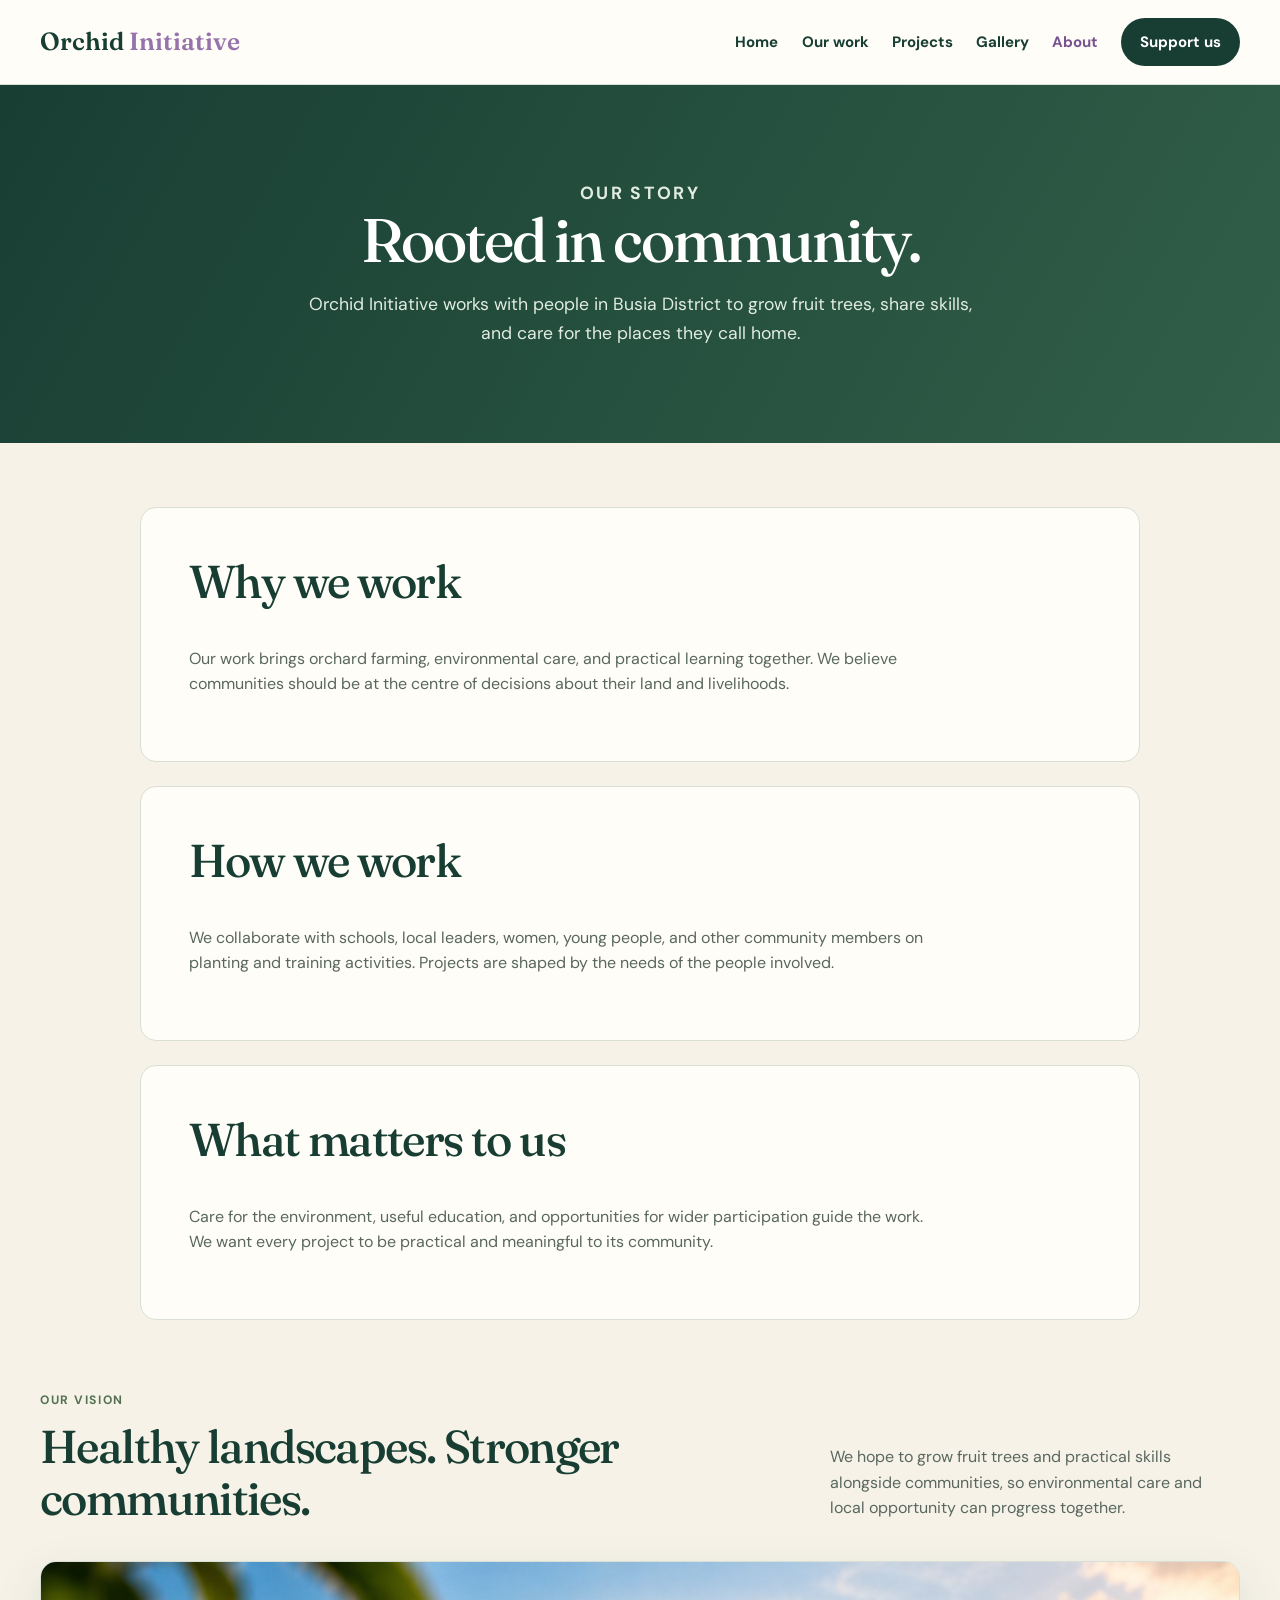
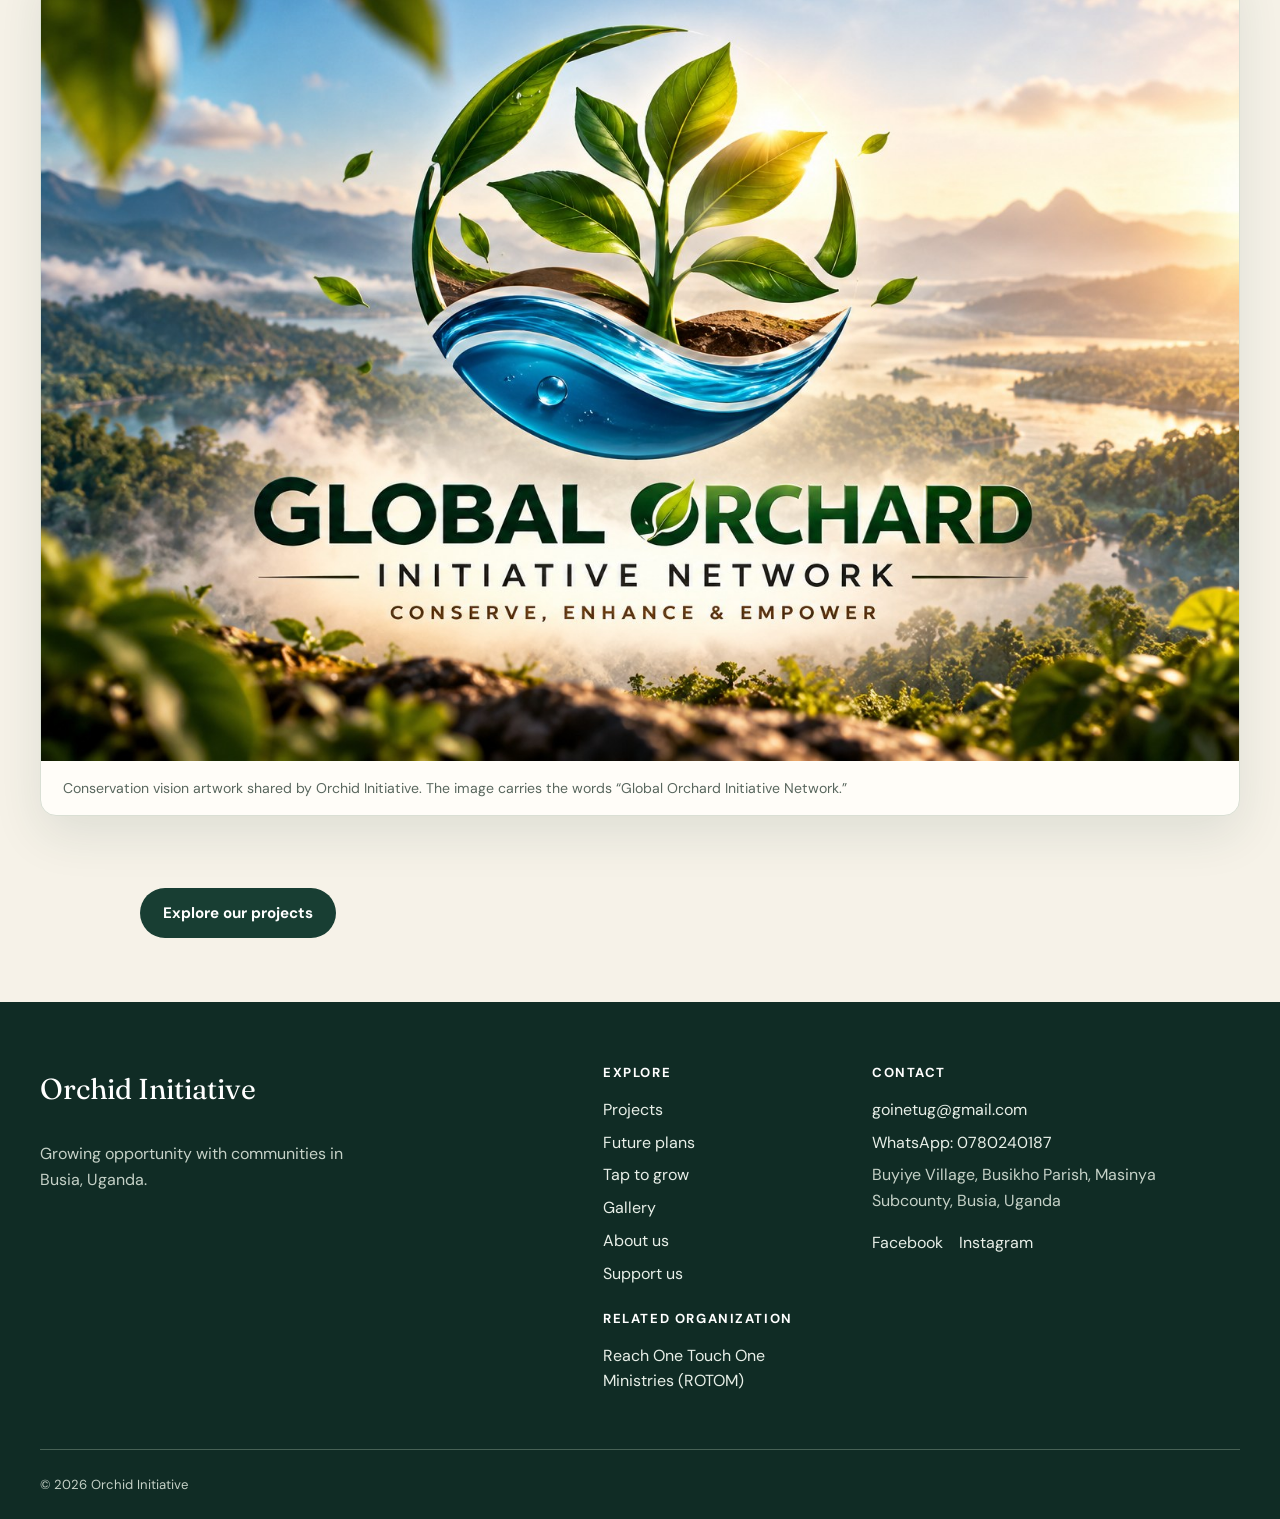
==== commit b6ec8046: "Add six-photo homepage gallery and vision artwork" ====
--- a/about.html
+++ b/about.html
@@ -21,6 +21,16 @@
     <section class="about-section"><h2>Why we work</h2><p>Our work brings orchard farming, environmental care, and practical learning together. We believe communities should be at the centre of decisions about their land and livelihoods.</p></section>
     <section class="about-section"><h2>How we work</h2><p>We collaborate with schools, local leaders, women, young people, and other community members on planting and training activities. Projects are shaped by the needs of the people involved.</p></section>
     <section class="about-section"><h2>What matters to us</h2><p>Care for the environment, useful education, and opportunities for wider participation guide the work. We want every project to be practical and meaningful to its community.</p></section>
+    <section class="about-vision shell" aria-labelledby="vision-title">
+      <div class="section-heading">
+        <div><p class="eyebrow">Our vision</p><h2 id="vision-title">Healthy landscapes. Stronger communities.</h2></div>
+        <p>We hope to grow fruit trees and practical skills alongside communities, so environmental care and local opportunity can progress together.</p>
+      </div>
+      <figure class="about-vision-art">
+        <img src="images/orchard-vision.jpg" alt="Conservation illustration of a leafy plant rising from water over a landscape, with the words Global Orchard Initiative Network" width="1536" height="1024" loading="lazy">
+        <figcaption>Conservation vision artwork shared by Orchid Initiative. The image carries the words “Global Orchard Initiative Network.”</figcaption>
+      </figure>
+    </section>
     <div class="about-cta"><a class="button button-primary" href="projects.html">Explore our projects</a></div>
   </main>
   <script src="components.js"></script><script src="scripts.js"></script>
--- a/style.css
+++ b/style.css
@@ -54,14 +54,34 @@
 .text-link:hover { color: #785390; }
 .text-link span { font-size: 1.15em; }
 
-.hero { display: grid; grid-template-columns: minmax(0, 1.05fr) minmax(0, .95fr); gap: clamp(2rem, 5vw, 5rem); align-items: center; padding-block: clamp(3rem, 6vw, 6rem); }
-.hero-copy h1 { max-width: 700px; color: var(--forest); margin-bottom: 1.5rem; }
-.hero-copy h1 em { display: block; color: #a36d51; font-style: normal; }
-.hero-lede { max-width: 610px; color: #485a4d; font-size: clamp(1.08rem, 1.7vw, 1.25rem); line-height: 1.7; }
+.hero { display: grid; grid-template-columns: minmax(0, .98fr) minmax(0, 1.02fr); width: min(100% - 3rem, 1300px); margin-block: clamp(1.25rem, 3vw, 3rem) clamp(3rem, 6vw, 5rem); padding: 0; overflow: hidden; background: var(--deep-forest); border-radius: 1.4rem; box-shadow: 0 22px 55px rgba(16, 44, 37, .16); }
+.hero-copy { position: relative; z-index: 0; display: flex; flex-direction: column; align-items: flex-start; justify-content: center; padding: clamp(2.5rem, 5vw, 5rem); isolation: isolate; }
+.hero-copy::before { position: absolute; z-index: -1; inset: 0; content: ""; background: radial-gradient(circle at 80% 16%, rgba(126, 156, 103, .26), transparent 40%), linear-gradient(135deg, #102c25, #183e33); }
+.hero-copy .eyebrow { color: #d8d6aa; }
+.hero-copy h1 { max-width: 700px; color: var(--paper); margin-bottom: 1.5rem; font-size: clamp(3.1rem, 4.5vw, 5.2rem); }
+.hero-copy h1 em { display: block; color: #e4c598; font-style: normal; }
+.hero-lede { max-width: 610px; color: #e1e9df; font-size: clamp(1.08rem, 1.7vw, 1.25rem); line-height: 1.7; }
 .hero-actions { display: flex; flex-wrap: wrap; align-items: center; gap: 1.6rem; margin-top: 2rem; }
-.hero-photo { position: relative; margin: 0; min-width: 0; }
-.hero-photo img { width: 100%; height: min(62vw, 590px); min-height: 420px; object-fit: cover; object-position: center 55%; border-radius: 220px 220px 18px 18px; box-shadow: var(--shadow); }
-.hero-photo figcaption { position: absolute; bottom: 1.25rem; left: 1.25rem; right: 1.25rem; width: fit-content; max-width: calc(100% - 2.5rem); padding: .6rem .9rem; color: var(--forest); background: rgba(255,253,248,.94); border-radius: .4rem; font-size: .78rem; font-weight: 700; }
+.hero-actions .button-primary { color: var(--deep-forest); background: #e4c598; }
+.hero-actions .button-primary:hover { background: #f2d9b3; }
+.hero-actions .text-link { color: var(--paper); }
+.hero-actions .text-link:hover { color: #e4c598; }
+.hero-carousel { display: flex; flex-direction: column; min-width: 0; background: var(--paper); }
+.hero-carousel-track { display: grid; flex: 1; }
+.hero-slide { grid-area: 1 / 1; margin: 0; opacity: 0; visibility: hidden; transition: opacity .5s ease, visibility 0s linear .5s; }
+.hero-slide.is-active { opacity: 1; visibility: visible; transition: opacity .5s ease; }
+.hero-slide img { width: 100%; height: clamp(460px, 43vw, 580px); object-fit: cover; object-position: center; }
+.hero-slide:nth-child(1) img { object-position: 62% center; }
+.hero-slide:nth-child(2) img { object-position: 64% center; }
+.hero-slide:nth-child(6) img { object-position: 30% center; }
+.hero-slide figcaption { display: flex; align-items: center; min-height: 3.8rem; margin: 0; padding: .9rem 1.6rem; color: var(--forest); font-size: .88rem; font-weight: 700; line-height: 1.45; }
+.hero-carousel-controls { display: flex; align-items: center; justify-content: space-between; gap: .75rem; padding: .7rem 1.6rem 1rem; border-top: 1px solid var(--line); }
+.hero-carousel-count { color: var(--muted); font-size: .78rem; font-weight: 700; letter-spacing: .15em; white-space: nowrap; }
+.hero-carousel-actions { display: flex; align-items: center; gap: .5rem; }
+.hero-carousel-actions button { min-height: 44px; border: 1px solid var(--line); background: var(--paper); color: var(--forest); cursor: pointer; transition: background .2s ease, border-color .2s ease; }
+.hero-carousel-actions button:hover { background: #e7eee3; border-color: var(--leaf); }
+.hero-carousel-arrow { width: 44px; border-radius: 50%; font-size: 1.3rem; line-height: 1; }
+.hero-carousel-playback { padding: .5rem .9rem; border-radius: 999px; font-size: .78rem; font-weight: 700; white-space: nowrap; }
 
 .intro-band { padding-block: clamp(4rem, 7vw, 7rem); background: var(--forest); color: white; }
 .intro-band .eyebrow { color: #c3d7b6; }
@@ -154,6 +174,10 @@
 .content-panel p, .about-section p, .donate-options p, .volunteer-form p { max-width: 760px; color: var(--muted); }
 .content-panel .button { margin-top: .5rem; }
 .about-section + .about-section { margin-top: -2.5rem; }
+.about-vision { margin-block: 4.5rem; }
+.about-vision-art { margin: 0; overflow: hidden; background: var(--paper); border: 1px solid var(--line); border-radius: 1rem; box-shadow: var(--shadow); }
+.about-vision-art img { width: 100%; height: auto; }
+.about-vision-art figcaption { padding: 1rem 1.4rem; color: var(--muted); font-size: .88rem; }
 .about-cta { width: min(100% - 3rem, 1000px); margin: 0 auto 4rem; }
 .project-list { width: min(100% - 3rem, 1200px); }
 .project-list h2 { margin-bottom: 1.8rem; }
@@ -188,7 +212,7 @@
   .nav-row { gap: 1rem; }
   .primary-nav { gap: .8rem; }
   .primary-nav a { font-size: .85rem; }
-  .hero { gap: 2rem; }
+  .hero-copy { padding: 2.5rem; }
   .project-image img { height: 210px; }
 }
 @media (max-width: 760px) {
@@ -200,9 +224,10 @@
   .primary-nav.is-open { display: grid; gap: .2rem; }
   .primary-nav a { display: block; padding: .65rem 1rem; font-size: 1rem; }
   .primary-nav .nav-support { width: fit-content; margin: .5rem 1rem; }
-  .hero { grid-template-columns: 1fr; padding-block: 3.2rem 4rem; }
+  .hero { grid-template-columns: 1fr; width: min(100% - 2rem, 1200px); margin-block: 1rem 3rem; }
+  .hero-copy { padding: 3rem 2rem; }
   .hero-copy h1 { font-size: clamp(2.9rem, 10vw, 4.4rem); }
-  .hero-photo img { height: min(110vw, 560px); min-height: 340px; }
+  .hero-slide img { height: min(105vw, 520px); min-height: 330px; }
   .section-heading { display: block; }
   .section-heading > p { margin-top: 1rem; }
   .section-heading > .text-link { margin-top: 1rem; }
@@ -215,8 +240,12 @@
 }
 @media (max-width: 560px) {
   h2 { font-size: 2.35rem; }
+  .hero-copy { padding: 2.4rem 1.4rem; }
   .hero-actions { gap: 1rem; }
   .hero-actions .button { width: 100%; }
+  .hero-slide figcaption { padding-inline: 1rem; }
+  .hero-carousel-controls { flex-wrap: wrap; padding-inline: 1rem; }
+  .hero-carousel-actions { margin-left: auto; }
   .focus-grid, .project-grid, .future-grid, .involvement-grid, .photo-grid, .gallery-container, .support-paths { grid-template-columns: 1fr; }
   .focus-card h3 { margin-top: 1rem; }
   .project-card h3 { min-height: 0; }
